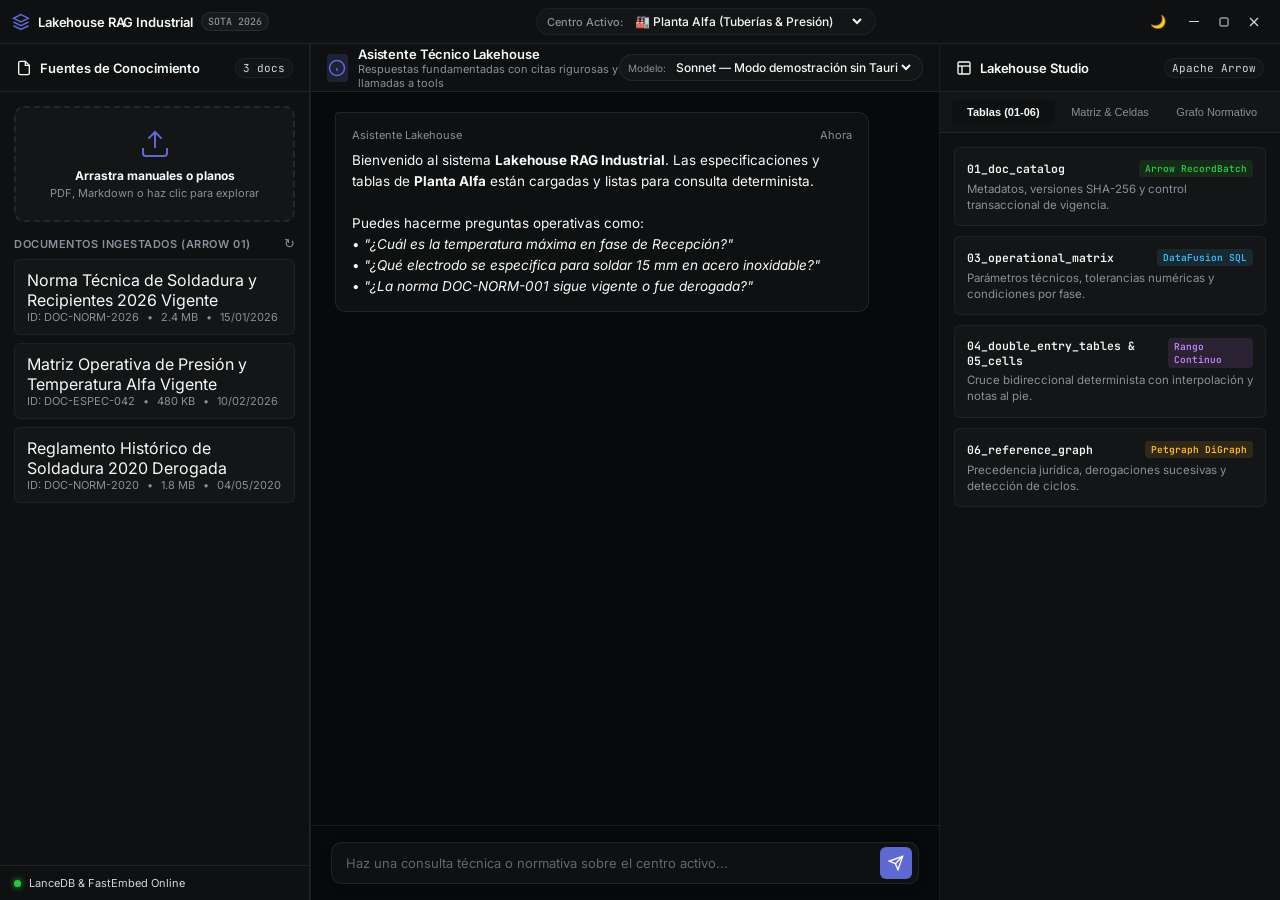
==== src/presentation/gui/web/index.html @ ececad9c "feat(phase-7): servidor MCP stdio, GUI Tauri y chat con Claude Code headless - Servidor MCP JSON-RPC" ====
<!DOCTYPE html>
<html lang="es" data-theme="dark">
<head>
  <meta charset="UTF-8">
  <meta name="viewport" content="width=device-width, initial-scale=1.0">
  <title>Lakehouse RAG Industrial</title>
  <link rel="stylesheet" href="styles.css">
  <link rel="preconnect" href="https://fonts.googleapis.com">
  <link rel="preconnect" href="https://fonts.gstatic.com" crossorigin>
  <link href="https://fonts.googleapis.com/css2?family=Inter:wght@400;500;600;700&family=JetBrains+Mono:wght@400;500&display=swap" rel="stylesheet">
</head>
<body>
  <!-- Custom Frameless Titlebar (Linear Style) -->
  <header class="titlebar" data-tauri-drag-region>
    <div class="titlebar-brand" data-tauri-drag-region>
      <div class="brand-logo">
        <svg width="18" height="18" viewBox="0 0 24 24" fill="none" stroke="currentColor" stroke-width="2">
          <polygon points="12 2 2 7 12 12 22 7 12 2"></polygon>
          <polyline points="2 17 12 22 22 17"></polyline>
          <polyline points="2 12 12 17 22 12"></polyline>
        </svg>
      </div>
      <span class="brand-title" data-tauri-drag-region>Lakehouse RAG Industrial</span>
      <span class="brand-badge">SOTA 2026</span>
    </div>

    <!-- Center active selector pill -->
    <div class="titlebar-center-pill">
      <span class="pill-label">Centro Activo:</span>
      <select id="select-centro" class="center-dropdown">
        <option value="planta_alfa" selected>🏭 Planta Alfa (Tuberías & Presión)</option>
        <option value="planta_beta">⚡ Planta Beta (Estructuras Soldadas)</option>
        <option value="laboratorio_central">🔬 Laboratorio Central de Ensayos</option>
      </select>
    </div>

    <!-- Window controls & Theme switcher -->
    <div class="titlebar-actions">
      <button id="btn-theme-toggle" class="titlebar-btn theme-btn" title="Alternar Modo Oscuro / Claro">
        <span class="theme-icon-dark">🌙</span>
        <span class="theme-icon-light">☀️</span>
      </button>

      <div class="window-controls">
        <button id="btn-minimize" class="titlebar-btn ctrl-btn" title="Minimizar">
          <svg width="10" height="1" viewBox="0 0 10 1"><rect width="10" height="1" fill="currentColor"/></svg>
        </button>
        <button id="btn-maximize" class="titlebar-btn ctrl-btn" title="Maximizar / Restaurar">
          <svg width="10" height="10" viewBox="0 0 10 10" fill="none" stroke="currentColor"><rect x="1" y="1" width="8" height="8" rx="1"/></svg>
        </button>
        <button id="btn-close" class="titlebar-btn ctrl-btn close-btn" title="Cerrar">
          <svg width="10" height="10" viewBox="0 0 10 10" stroke="currentColor" stroke-width="1.2">
            <line x1="1" y1="1" x2="9" y2="9"/>
            <line x1="9" y1="1" x2="1" y2="9"/>
          </svg>
        </button>
      </div>
    </div>
  </header>

  <!-- Main 3-Panel Workspace (NotebookLM Architecture) -->
  <main class="app-workspace">
    <!-- PANEL 1: FUENTES Y DRAG & DROP (NotebookLM Left Panel) -->
    <section class="panel panel-sources">
      <div class="panel-header">
        <div class="panel-title-wrapper">
          <svg width="16" height="16" viewBox="0 0 24 24" fill="none" stroke="currentColor" stroke-width="2">
            <path d="M14 2H6a2 2 0 0 0-2 2v16a2 2 0 0 0 2 2h12a2 2 0 0 0 2-2V8z"></path>
            <polyline points="14 2 14 8 20 8"></polyline>
          </svg>
          <h2 class="panel-title">Fuentes de Conocimiento</h2>
        </div>
        <span id="sources-count" class="badge-count">3 docs</span>
      </div>

      <!-- Drag & Drop Interactive Dropzone -->
      <div id="drop-zone" class="dropzone">
        <input type="file" id="file-input" multiple accept=".pdf,.md,.txt,.json" class="file-input-hidden">
        <div class="dropzone-content">
          <div class="dropzone-icon">
            <svg width="32" height="32" viewBox="0 0 24 24" fill="none" stroke="currentColor" stroke-width="1.5">
              <path d="M21 15v4a2 2 0 0 1-2 2H5a2 2 0 0 1-2-2v-4"></path>
              <polyline points="17 8 12 3 7 8"></polyline>
              <line x1="12" y1="3" x2="12" y2="15"></line>
            </svg>
          </div>
          <p class="dropzone-text"><strong>Arrastra manuales o planos</strong></p>
          <p class="dropzone-subtext">PDF, Markdown o haz clic para explorar</p>
        </div>
        <div id="dropzone-progress" class="dropzone-progress-bar"></div>
      </div>

      <!-- Documents Catalog List -->
      <div class="sources-list-container">
        <div class="sources-list-header">
          <span>Documentos Ingestados (Arrow 01)</span>
          <button id="btn-refresh-sources" class="btn-icon" title="Recargar catálogo">↻</button>
        </div>
        <ul id="sources-list" class="sources-list">
          <!-- Injected dynamically via app.js -->
        </ul>
      </div>

      <!-- Bottom Panel Status -->
      <div class="panel-footer-status">
        <div class="status-indicator">
          <span class="status-dot online"></span>
          <span>LanceDB & FastEmbed Online</span>
        </div>
      </div>
    </section>

    <!-- PANEL 2: CHAT CON GROUNDING Y OBSERVABILIDAD DE TOOLS (Center Panel) -->
    <section class="panel panel-chat">
      <div class="panel-header chat-header">
        <div class="chat-agent-info">
          <div class="agent-avatar">
            <svg width="18" height="18" viewBox="0 0 24 24" fill="none" stroke="currentColor" stroke-width="2">
              <circle cx="12" cy="12" r="10"></circle>
              <path d="M12 16v-4"></path>
              <path d="M12 8h.01"></path>
            </svg>
          </div>
          <div>
            <h2 class="panel-title">Asistente Técnico Lakehouse</h2>
            <p class="chat-subtitle">Respuestas fundamentadas con citas rigurosas y llamadas a tools</p>
          </div>
        </div>

        <!-- Model selector pill -->
        <div class="model-selector-pill">
          <span class="model-label">Modelo:</span>
          <!-- Opciones cargadas dinámicamente desde Claude Code headless (listar_modelos_claude) -->
          <select id="select-modelo" class="model-dropdown" disabled>
            <option value="" selected>Cargando modelos…</option>
          </select>
        </div>
      </div>

      <!-- Messages Thread Scroll Area -->
      <div id="chat-messages" class="chat-messages">
        <!-- Welcome Message -->
        <div class="message message-assistant">
          <div class="message-bubble">
            <div class="message-meta">
              <span class="sender-name">Asistente Lakehouse</span>
              <span class="timestamp">Ahora</span>
            </div>
            <div class="message-text">
              Bienvenido al sistema <strong>Lakehouse RAG Industrial</strong>. Las especificaciones y tablas de <strong>Planta Alfa</strong> están cargadas y listas para consulta determinista.<br><br>
              Puedes hacerme preguntas operativas como:<br>
              • <em>"¿Cuál es la temperatura máxima en fase de Recepción?"</em><br>
              • <em>"¿Qué electrodo se especifica para soldar 15 mm en acero inoxidable?"</em><br>
              • <em>"¿La norma DOC-NORM-001 sigue vigente o fue derogada?"</em>
            </div>
          </div>
        </div>
      </div>

      <!-- Prompt Input Bar (Linear Pill Style) -->
      <div class="chat-input-wrapper">
        <form id="chat-form" class="chat-form">
          <div class="chat-input-container">
            <input 
              type="text" 
              id="chat-input" 
              class="chat-input" 
              placeholder="Haz una consulta técnica o normativa sobre el centro activo..." 
              autocomplete="off"
            />
            <button type="submit" id="btn-send" class="btn-send" title="Enviar consulta">
              <svg width="16" height="16" viewBox="0 0 24 24" fill="none" stroke="currentColor" stroke-width="2">
                <line x1="22" y1="2" x2="11" y2="13"></line>
                <polygon points="22 2 15 22 11 13 2 9 22 2"></polygon>
              </svg>
            </button>
          </div>
        </form>
      </div>
    </section>

    <!-- PANEL 3: STUDIO & LAKEHOUSE EXPLORER (Right Panel) -->
    <section class="panel panel-studio">
      <div class="panel-header">
        <div class="panel-title-wrapper">
          <svg width="16" height="16" viewBox="0 0 24 24" fill="none" stroke="currentColor" stroke-width="2">
            <rect x="3" y="3" width="18" height="18" rx="2" ry="2"></rect>
            <line x1="3" y1="9" x2="21" y2="9"></line>
            <line x1="9" y1="21" x2="9" y2="9"></line>
          </svg>
          <h2 class="panel-title">Lakehouse Studio</h2>
        </div>
        <span class="badge-tag">Apache Arrow</span>
      </div>

      <!-- Tabs for Lakehouse Explorer -->
      <div class="studio-tabs">
        <button class="tab-btn active" data-tab="tab-schemas">Tablas (01-06)</button>
        <button class="tab-btn" data-tab="tab-matrices">Matriz & Celdas</button>
        <button class="tab-btn" data-tab="tab-graph">Grafo Normativo</button>
      </div>

      <!-- Tab 1: 6 Arrow Schemas Overview -->
      <div id="tab-schemas" class="tab-content active">
        <div class="explorer-card">
          <div class="explorer-card-title">
            <span>01_doc_catalog</span>
            <span class="chip-badge success">Arrow RecordBatch</span>
          </div>
          <p class="explorer-desc">Metadatos, versiones SHA-256 y control transaccional de vigencia.</p>
        </div>

        <div class="explorer-card">
          <div class="explorer-card-title">
            <span>03_operational_matrix</span>
            <span class="chip-badge cyan">DataFusion SQL</span>
          </div>
          <p class="explorer-desc">Parámetros técnicos, tolerancias numéricas y condiciones por fase.</p>
        </div>

        <div class="explorer-card">
          <div class="explorer-card-title">
            <span>04_double_entry_tables & 05_cells</span>
            <span class="chip-badge purple">Rango Continuo</span>
          </div>
          <p class="explorer-desc">Cruce bidireccional determinista con interpolación y notas al pie.</p>
        </div>

        <div class="explorer-card">
          <div class="explorer-card-title">
            <span>06_reference_graph</span>
            <span class="chip-badge warning">Petgraph DiGraph</span>
          </div>
          <p class="explorer-desc">Precedencia jurídica, derogaciones sucesivas y detección de ciclos.</p>
        </div>
      </div>

      <!-- Tab 2: Live Table Lookup Inspector -->
      <div id="tab-matrices" class="tab-content">
        <div class="inspector-section">
          <h3 class="inspector-title">Resolución de Tabla de Doble Entrada</h3>
          <div id="matrix-inspector-result" class="inspector-card">
            <p class="empty-state-text">Ejecuta una consulta en el chat para inspeccionar la celda resuelta en tiempo real.</p>
          </div>
        </div>
      </div>

      <!-- Tab 3: Normative Graph Viewer -->
      <div id="tab-graph" class="tab-content">
        <div class="inspector-section">
          <h3 class="inspector-title">Linaje y Prevalencia Jurídica</h3>
          <div id="graph-inspector-result" class="inspector-card">
            <div class="graph-node-chain">
              <div class="graph-node deprecated">DOC-NORM-2015 <span class="node-tag">Derogada</span></div>
              <div class="graph-arrow">↓ deroga</div>
              <div class="graph-node deprecated">DOC-NORM-2020 <span class="node-tag">Derogada</span></div>
              <div class="graph-arrow">↓ deroga</div>
              <div class="graph-node active">DOC-NORM-2026 <span class="node-tag">PREVALENTE</span></div>
            </div>
          </div>
        </div>
      </div>
    </section>
  </main>

  <script src="app.js"></script>
</body>
</html>
---- src/presentation/gui/web/styles.css ----
/* ==========================================================================
   LAKEHOUSE RAG INDUSTRIAL — DESIGN SYSTEM (LINEAR + NOTEBOOKLM)
   Tokens, Surface Ladder, Frameless Titlebar & Dual Theme (Dark/Light)
   ========================================================================== */

:root {
  /* Surface Ladder (Modo Oscuro por defecto - Linear Dark) */
  --color-canvas: #08090a;
  --color-surface-1: #0f1011;
  --color-surface-2: #141516;
  --color-surface-3: #18191a;
  --color-surface-hover: #1c1d1f;

  /* Ink / Tipografía */
  --color-ink: #f7f8f8;
  --color-ink-muted: #d0d6e0;
  --color-ink-subtle: #8a8f98;
  --color-ink-tertiary: #62666d;

  /* Brand / Acento Linear */
  --color-primary: #5e6ad2;
  --color-primary-hover: #828fff;
  --color-primary-active: #5e69d1;
  --color-primary-glow: rgba(94, 106, 210, 0.2);
  --color-on-primary: #ffffff;

  /* Semántica Industrial */
  --color-success: #27c93f;
  --color-success-bg: rgba(39, 201, 63, 0.12);
  --color-warning: #ffbd2e;
  --color-warning-bg: rgba(255, 189, 46, 0.12);
  --color-danger: #ff5f56;
  --color-danger-bg: rgba(255, 95, 86, 0.12);
  --color-cyan: #38bdf8;
  --color-cyan-bg: rgba(56, 189, 248, 0.12);
  --color-purple: #c084fc;
  --color-purple-bg: rgba(192, 132, 252, 0.12);

  /* Bordes Hairline (1px) */
  --color-border: rgba(255, 255, 255, 0.08);
  --color-border-subtle: rgba(255, 255, 255, 0.05);
  --color-border-focus: rgba(94, 106, 210, 0.6);

  /* Radios */
  --radius-sm: 4px;
  --radius-md: 6px;
  --radius-lg: 10px;
  --radius-pill: 9999px;

  /* Fuentes */
  --font-sans: 'Inter', -apple-system, BlinkMacSystemFont, sans-serif;
  --font-mono: 'JetBrains Mono', 'Berkeley Mono', monospace;

  /* Transiciones */
  --transition-fast: 0.15s ease;
  --transition-normal: 0.2s ease;
}

/* Modo Claro (Linear Light) */
[data-theme="light"] {
  --color-canvas: #f8f9fa;
  --color-surface-1: #ffffff;
  --color-surface-2: #f1f3f5;
  --color-surface-3: #e9ecef;
  --color-surface-hover: #dee2e6;

  --color-ink: #111827;
  --color-ink-muted: #374151;
  --color-ink-subtle: #6b7280;
  --color-ink-tertiary: #9ca3af;

  --color-primary: #4f46e5;
  --color-primary-hover: #6366f1;
  --color-primary-active: #4338ca;
  --color-primary-glow: rgba(79, 70, 229, 0.15);

  --color-border: rgba(0, 0, 0, 0.08);
  --color-border-subtle: rgba(0, 0, 0, 0.04);
  --color-border-focus: rgba(79, 70, 229, 0.5);
}

/* Reset y base */
*, *::before, *::after {
  box-sizing: border-box;
  margin: 0;
  padding: 0;
  -webkit-font-smoothing: antialiased;
}

body {
  font-family: var(--font-sans);
  background-color: var(--color-canvas);
  color: var(--color-ink);
  height: 100vh;
  width: 100vw;
  overflow: hidden;
  display: flex;
  flex-direction: column;
  user-select: none;
}

/* ==========================================================================
   FRAMELESS CUSTOM TITLEBAR (Tauri Window Header)
   ========================================================================== */
.titlebar {
  height: 44px;
  background-color: var(--color-surface-1);
  border-bottom: 1px solid var(--color-border);
  display: flex;
  align-items: center;
  justify-content: space-between;
  padding: 0 12px;
  z-index: 1000;
  flex-shrink: 0;
}

.titlebar-brand {
  display: flex;
  align-items: center;
  gap: 8px;
  cursor: default;
}

.brand-logo {
  color: var(--color-primary);
  display: flex;
  align-items: center;
}

.brand-title {
  font-size: 13px;
  font-weight: 600;
  letter-spacing: -0.01em;
  color: var(--color-ink);
}

.brand-badge {
  font-size: 10px;
  font-family: var(--font-mono);
  font-weight: 500;
  padding: 2px 6px;
  border-radius: var(--radius-pill);
  background-color: var(--color-surface-3);
  color: var(--color-ink-subtle);
  border: 1px solid var(--color-border);
}

.titlebar-center-pill {
  display: flex;
  align-items: center;
  gap: 8px;
  background-color: var(--color-surface-2);
  padding: 4px 10px;
  border-radius: var(--radius-pill);
  border: 1px solid var(--color-border-subtle);
}

.pill-label {
  font-size: 11px;
  color: var(--color-ink-subtle);
  font-weight: 500;
}

.center-dropdown, .model-dropdown {
  background: transparent;
  border: none;
  color: var(--color-ink);
  font-size: 12px;
  font-weight: 500;
  font-family: var(--font-sans);
  cursor: pointer;
  outline: none;
}

.center-dropdown option, .model-dropdown option {
  background-color: var(--color-surface-1);
  color: var(--color-ink);
}

.titlebar-actions {
  display: flex;
  align-items: center;
  gap: 8px;
}

.titlebar-btn {
  background: transparent;
  border: none;
  color: var(--color-ink-muted);
  width: 28px;
  height: 28px;
  border-radius: var(--radius-sm);
  display: flex;
  align-items: center;
  justify-content: center;
  cursor: pointer;
  transition: background-color var(--transition-fast), color var(--transition-fast);
}

.titlebar-btn:hover {
  background-color: var(--color-surface-hover);
  color: var(--color-ink);
}

.theme-btn {
  font-size: 13px;
}

[data-theme="dark"] .theme-icon-light { display: none; }
[data-theme="dark"] .theme-icon-dark { display: inline-block; }
[data-theme="light"] .theme-icon-dark { display: none; }
[data-theme="light"] .theme-icon-light { display: inline-block; }

.window-controls {
  display: flex;
  align-items: center;
  gap: 2px;
}

.close-btn:hover {
  background-color: #e81123 !important;
  color: #ffffff !important;
}

/* ==========================================================================
   WORKSPACE 3-PANEL LAYOUT (NotebookLM Architecture)
   ========================================================================== */
.app-workspace {
  display: grid;
  grid-template-columns: 310px 1fr 340px;
  height: calc(100vh - 44px);
  width: 100vw;
  overflow: hidden;
  background-color: var(--color-canvas);
}

.panel {
  display: flex;
  flex-direction: column;
  height: 100%;
  overflow: hidden;
  background-color: var(--color-surface-1);
  border-right: 1px solid var(--color-border);
}

.panel:last-child {
  border-right: none;
}

.panel-header {
  height: 48px;
  padding: 0 16px;
  border-bottom: 1px solid var(--color-border);
  display: flex;
  align-items: center;
  justify-content: space-between;
  flex-shrink: 0;
  background-color: var(--color-surface-1);
}

.panel-title-wrapper {
  display: flex;
  align-items: center;
  gap: 8px;
  color: var(--color-ink);
}

.panel-title {
  font-size: 13px;
  font-weight: 600;
  letter-spacing: -0.01em;
}

.badge-count, .badge-tag {
  font-size: 11px;
  font-family: var(--font-mono);
  padding: 2px 7px;
  border-radius: var(--radius-pill);
  background-color: var(--color-surface-2);
  color: var(--color-ink-muted);
  border: 1px solid var(--color-border-subtle);
}

/* ==========================================================================
   PANEL 1: FUENTES Y DRAG & DROP
   ========================================================================== */
.panel-sources {
  background-color: var(--color-surface-1);
}

.dropzone {
  margin: 14px;
  padding: 20px 14px;
  border: 2px dashed var(--color-border);
  border-radius: var(--radius-lg);
  background-color: var(--color-surface-2);
  text-align: center;
  cursor: pointer;
  position: relative;
  overflow: hidden;
  transition: all var(--transition-normal);
}

.dropzone:hover, .dropzone.dragover {
  border-color: var(--color-primary);
  background-color: var(--color-primary-glow);
  transform: translateY(-1px);
}

.file-input-hidden {
  display: none;
}

.dropzone-icon {
  color: var(--color-primary);
  margin-bottom: 8px;
  display: flex;
  justify-content: center;
}

.dropzone-text {
  font-size: 12px;
  color: var(--color-ink);
  margin-bottom: 3px;
}

.dropzone-subtext {
  font-size: 11px;
  color: var(--color-ink-subtle);
}

.dropzone-progress-bar {
  position: absolute;
  bottom: 0;
  left: 0;
  height: 3px;
  background-color: var(--color-primary);
  width: 0%;
  transition: width 0.3s ease;
}

.sources-list-container {
  flex: 1;
  display: flex;
  flex-direction: column;
  overflow: hidden;
  padding: 0 14px;
}

.sources-list-header {
  display: flex;
  align-items: center;
  justify-content: space-between;
  font-size: 11px;
  font-weight: 600;
  color: var(--color-ink-subtle);
  text-transform: uppercase;
  letter-spacing: 0.05em;
  margin-bottom: 8px;
}

.btn-icon {
  background: transparent;
  border: none;
  color: var(--color-ink-subtle);
  cursor: pointer;
  font-size: 13px;
}

.btn-icon:hover { color: var(--color-ink); }

.sources-list {
  list-style: none;
  overflow-y: auto;
  flex: 1;
  display: flex;
  flex-direction: column;
  gap: 8px;
  padding-bottom: 14px;
}

.source-item {
  padding: 10px 12px;
  background-color: var(--color-surface-2);
  border: 1px solid var(--color-border-subtle);
  border-radius: var(--radius-md);
  transition: all var(--transition-fast);
  cursor: pointer;
}

.source-item:hover {
  background-color: var(--color-surface-hover);
  border-color: var(--color-border);
}

.source-item-header {
  display: flex;
  align-items: center;
  justify-content: space-between;
  margin-bottom: 4px;
}

.source-item-title {
  font-size: 12px;
  font-weight: 600;
  color: var(--color-ink);
  white-space: nowrap;
  overflow: hidden;
  text-overflow: ellipsis;
  max-width: 190px;
}

.source-item-meta {
  display: flex;
  align-items: center;
  gap: 8px;
  font-size: 11px;
  color: var(--color-ink-subtle);
}

.chip-status {
  font-size: 9px;
  font-family: var(--font-mono);
  font-weight: 600;
  padding: 2px 5px;
  border-radius: 3px;
  text-transform: uppercase;
}

.chip-status.vigente {
  background-color: var(--color-success-bg);
  color: var(--color-success);
}

.chip-status.derogado {
  background-color: var(--color-danger-bg);
  color: var(--color-danger);
}

.panel-footer-status {
  padding: 10px 14px;
  border-top: 1px solid var(--color-border);
  background-color: var(--color-surface-1);
}

.status-indicator {
  display: flex;
  align-items: center;
  gap: 8px;
  font-size: 11px;
  color: var(--color-ink-muted);
}

.status-dot {
  width: 7px;
  height: 7px;
  border-radius: 50%;
}

.status-dot.online {
  background-color: var(--color-success);
  box-shadow: 0 0 6px var(--color-success);
}

/* ==========================================================================
   PANEL 2: CHAT CON GROUNDING Y TARJETAS TOOL-USE (Linear Style)
   ========================================================================== */
.panel-chat {
  background-color: var(--color-canvas);
  border-left: 1px solid var(--color-border);
  border-right: 1px solid var(--color-border);
}

.chat-header {
  background-color: var(--color-surface-1);
}

.chat-agent-info {
  display: flex;
  align-items: center;
  gap: 10px;
}

.agent-avatar {
  width: 28px;
  height: 28px;
  border-radius: var(--radius-sm);
  background-color: var(--color-primary-glow);
  color: var(--color-primary);
  display: flex;
  align-items: center;
  justify-content: center;
}

.chat-subtitle {
  font-size: 11px;
  color: var(--color-ink-subtle);
}

.model-selector-pill {
  display: flex;
  align-items: center;
  gap: 6px;
  background-color: var(--color-surface-2);
  padding: 4px 8px;
  border-radius: var(--radius-pill);
  border: 1px solid var(--color-border);
}

.model-label {
  font-size: 10px;
  color: var(--color-ink-subtle);
}

.chat-messages {
  flex: 1;
  overflow-y: auto;
  padding: 20px 24px;
  display: flex;
  flex-direction: column;
  gap: 16px;
}

.message {
  display: flex;
  flex-direction: column;
  max-width: 85%;
}

.message-user {
  align-self: flex-end;
}

.message-user .message-bubble {
  background-color: var(--color-primary);
  color: #ffffff;
  border-radius: var(--radius-lg) var(--radius-lg) var(--radius-sm) var(--radius-lg);
}

.message-assistant {
  align-self: flex-start;
  max-width: 92%;
}

.message-assistant .message-bubble {
  background-color: var(--color-surface-1);
  border: 1px solid var(--color-border);
  border-radius: var(--radius-sm) var(--radius-lg) var(--radius-lg) var(--radius-lg);
}

.message-bubble {
  padding: 14px 16px;
  font-size: 13.5px;
  line-height: 1.55;
}

.message-meta {
  display: flex;
  align-items: center;
  justify-content: space-between;
  margin-bottom: 6px;
  font-size: 11px;
  color: var(--color-ink-subtle);
}

.message-user .message-meta {
  color: rgba(255, 255, 255, 0.7);
}

/* Tool execution card (Claude / Linear Cards) */
.tool-card {
  margin: 10px 0;
  border: 1px solid var(--color-border);
  border-left: 3px solid var(--color-cyan);
  border-radius: var(--radius-md);
  background-color: var(--color-surface-2);
  overflow: hidden;
  font-size: 12px;
}

.tool-card-header {
  padding: 8px 12px;
  display: flex;
  align-items: center;
  justify-content: space-between;
  background-color: var(--color-surface-3);
  font-family: var(--font-mono);
  font-weight: 500;
  color: var(--color-cyan);
  cursor: pointer;
}

.tool-card-body {
  padding: 10px 12px;
  background-color: var(--color-surface-2);
  font-family: var(--font-mono);
  font-size: 11.5px;
  color: var(--color-ink-muted);
  white-space: pre-wrap;
  word-break: break-all;
}

/* Citas al pie (NotebookLM Citations) */
.citation-badge {
  display: inline-flex;
  align-items: center;
  justify-content: center;
  background-color: var(--color-primary-glow);
  color: var(--color-primary);
  font-family: var(--font-mono);
  font-size: 10px;
  font-weight: 600;
  width: 16px;
  height: 16px;
  border-radius: 4px;
  margin: 0 2px;
  cursor: pointer;
  vertical-align: super;
  transition: transform var(--transition-fast);
}

.citation-badge:hover {
  transform: scale(1.15);
  background-color: var(--color-primary);
  color: #ffffff;
}

.chat-input-wrapper {
  padding: 16px 20px;
  background-color: var(--color-canvas);
  border-top: 1px solid var(--color-border);
}

.chat-input-container {
  display: flex;
  align-items: center;
  gap: 8px;
  background-color: var(--color-surface-1);
  border: 1px solid var(--color-border);
  border-radius: var(--radius-lg);
  padding: 4px 6px 4px 14px;
  box-shadow: 0 2px 8px rgba(0, 0, 0, 0.15);
  transition: border-color var(--transition-fast);
}

.chat-input-container:focus-within {
  border-color: var(--color-primary);
  box-shadow: 0 0 0 2px var(--color-primary-glow);
}

.chat-input {
  flex: 1;
  background: transparent;
  border: none;
  outline: none;
  font-size: 13px;
  color: var(--color-ink);
  font-family: var(--font-sans);
}

.chat-input::placeholder {
  color: var(--color-ink-tertiary);
}

.btn-send {
  width: 32px;
  height: 32px;
  background-color: var(--color-primary);
  color: #ffffff;
  border: none;
  border-radius: var(--radius-md);
  display: flex;
  align-items: center;
  justify-content: center;
  cursor: pointer;
  transition: background-color var(--transition-fast), transform var(--transition-fast);
}

.btn-send:hover {
  background-color: var(--color-primary-hover);
}

.btn-send:active {
  transform: scale(0.96);
}

/* ==========================================================================
   PANEL 3: STUDIO & LAKEHOUSE EXPLORER
   ========================================================================== */
.panel-studio {
  background-color: var(--color-surface-1);
}

.studio-tabs {
  display: flex;
  padding: 8px 12px;
  gap: 4px;
  background-color: var(--color-surface-2);
  border-bottom: 1px solid var(--color-border);
}

.tab-btn {
  flex: 1;
  padding: 6px 8px;
  background: transparent;
  border: none;
  border-radius: var(--radius-sm);
  font-size: 11px;
  font-weight: 500;
  color: var(--color-ink-subtle);
  cursor: pointer;
  transition: all var(--transition-fast);
}

.tab-btn.active {
  background-color: var(--color-surface-1);
  color: var(--color-ink);
  font-weight: 600;
  box-shadow: 0 1px 3px rgba(0, 0, 0, 0.1);
}

.tab-content {
  display: none;
  padding: 14px;
  overflow-y: auto;
  flex: 1;
}

.tab-content.active {
  display: flex;
  flex-direction: column;
  gap: 10px;
}

.explorer-card {
  padding: 12px;
  background-color: var(--color-surface-2);
  border: 1px solid var(--color-border-subtle);
  border-radius: var(--radius-md);
}

.explorer-card-title {
  display: flex;
  align-items: center;
  justify-content: space-between;
  font-family: var(--font-mono);
  font-size: 11.5px;
  font-weight: 600;
  color: var(--color-ink);
  margin-bottom: 4px;
}

.chip-badge {
  font-size: 9.5px;
  font-family: var(--font-mono);
  font-weight: 600;
  padding: 2px 6px;
  border-radius: 4px;
}

.chip-badge.success { background: var(--color-success-bg); color: var(--color-success); }
.chip-badge.cyan { background: var(--color-cyan-bg); color: var(--color-cyan); }
.chip-badge.purple { background: var(--color-purple-bg); color: var(--color-purple); }
.chip-badge.warning { background: var(--color-warning-bg); color: var(--color-warning); }

.explorer-desc {
  font-size: 11.5px;
  color: var(--color-ink-subtle);
  line-height: 1.4;
}

.inspector-section {
  display: flex;
  flex-direction: column;
  gap: 8px;
}

.inspector-title {
  font-size: 12px;
  font-weight: 600;
  color: var(--color-ink-muted);
}

.inspector-card {
  padding: 14px;
  background-color: var(--color-surface-2);
  border: 1px solid var(--color-border);
  border-radius: var(--radius-md);
}

.empty-state-text {
  font-size: 11.5px;
  color: var(--color-ink-tertiary);
  font-style: italic;
  text-align: center;
}

/* Grafo normativo visual */
.graph-node-chain {
  display: flex;
  flex-direction: column;
  align-items: center;
  gap: 6px;
}

.graph-node {
  padding: 6px 12px;
  border-radius: var(--radius-sm);
  font-family: var(--font-mono);
  font-size: 11px;
  font-weight: 600;
  width: 100%;
  text-align: center;
  display: flex;
  justify-content: space-between;
  align-items: center;
}

.graph-node.deprecated {
  background-color: var(--color-danger-bg);
  border: 1px solid var(--color-danger);
  color: var(--color-danger);
  opacity: 0.85;
}

.graph-node.active {
  background-color: var(--color-success-bg);
  border: 1px solid var(--color-success);
  color: var(--color-success);
}

.graph-arrow {
  font-size: 10px;
  font-family: var(--font-mono);
  color: var(--color-ink-tertiary);
}

.node-tag {
  font-size: 9px;
  padding: 1px 4px;
  border-radius: 2px;
  background-color: rgba(255, 255, 255, 0.1);
}
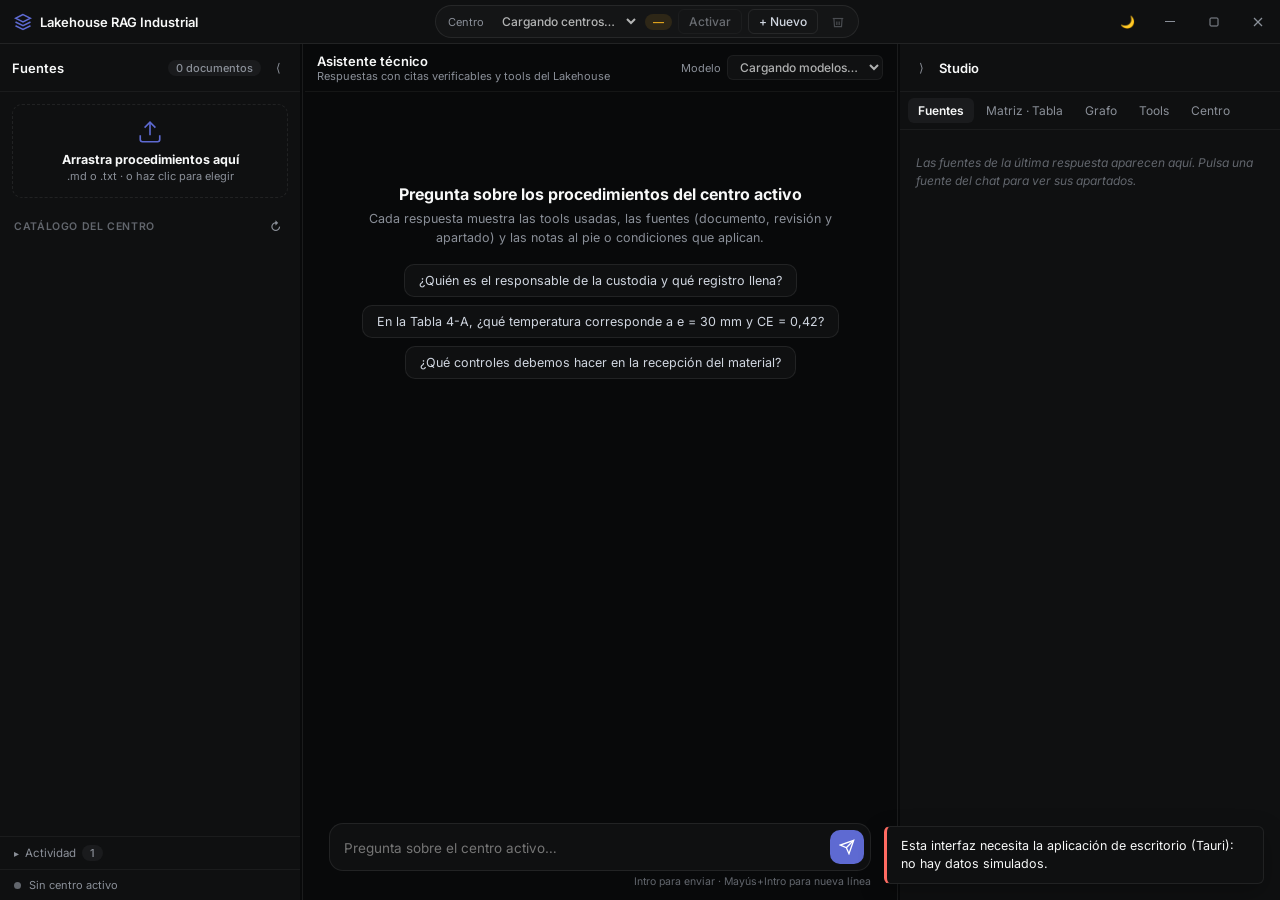
==== commit 4b37fbd3: "feat(phase-14): ventana Tauri cableada a LakehouseApp con datos reales y UI/UX profesional - Comando" ====
--- a/src/presentation/gui/web/index.html
+++ b/src/presentation/gui/web/index.html
@@ -10,7 +10,7 @@
   <link href="https://fonts.googleapis.com/css2?family=Inter:wght@400;500;600;700&family=JetBrains+Mono:wght@400;500&display=swap" rel="stylesheet">
 </head>
 <body>
-  <!-- Custom Frameless Titlebar (Linear Style) -->
+  <!-- Barra de título frameless -->
   <header class="titlebar" data-tauri-drag-region>
     <div class="titlebar-brand" data-tauri-drag-region>
       <div class="brand-logo">
@@ -21,247 +21,198 @@
         </svg>
       </div>
       <span class="brand-title" data-tauri-drag-region>Lakehouse RAG Industrial</span>
-      <span class="brand-badge">SOTA 2026</span>
     </div>
 
-    <!-- Center active selector pill -->
-    <div class="titlebar-center-pill">
-      <span class="pill-label">Centro Activo:</span>
-      <select id="select-centro" class="center-dropdown">
-        <option value="planta_alfa" selected>🏭 Planta Alfa (Tuberías & Presión)</option>
-        <option value="planta_beta">⚡ Planta Beta (Estructuras Soldadas)</option>
-        <option value="laboratorio_central">🔬 Laboratorio Central de Ensayos</option>
+    <div class="titlebar-centro">
+      <label class="pill-label" for="select-centro">Centro</label>
+      <select id="select-centro" class="select-compacto" disabled>
+        <option value="" selected>Cargando centros…</option>
       </select>
+      <span id="centro-estado" class="chip chip-aviso">—</span>
+      <button id="btn-toggle-centro" class="btn btn-sutil" disabled>Activar</button>
+      <button id="btn-nuevo-centro" class="btn btn-sutil" title="Crear un centro nuevo">+ Nuevo</button>
+      <button id="btn-eliminar-centro" class="btn btn-icono" title="Quitar el centro del registro (no borra el disco)" disabled>
+        <svg width="14" height="14" viewBox="0 0 24 24" fill="none" stroke="currentColor" stroke-width="2"><polyline points="3 6 5 6 21 6"></polyline><path d="M19 6l-1 14H6L5 6"></path><path d="M10 11v6M14 11v6"></path></svg>
+      </button>
     </div>
 
-    <!-- Window controls & Theme switcher -->
     <div class="titlebar-actions">
-      <button id="btn-theme-toggle" class="titlebar-btn theme-btn" title="Alternar Modo Oscuro / Claro">
+      <button id="btn-theme-toggle" class="btn btn-icono" title="Alternar tema claro / oscuro">
         <span class="theme-icon-dark">🌙</span>
         <span class="theme-icon-light">☀️</span>
       </button>
-
       <div class="window-controls">
-        <button id="btn-minimize" class="titlebar-btn ctrl-btn" title="Minimizar">
+        <button id="btn-minimize" class="ctrl-btn" title="Minimizar">
           <svg width="10" height="1" viewBox="0 0 10 1"><rect width="10" height="1" fill="currentColor"/></svg>
         </button>
-        <button id="btn-maximize" class="titlebar-btn ctrl-btn" title="Maximizar / Restaurar">
+        <button id="btn-maximize" class="ctrl-btn" title="Maximizar / Restaurar">
           <svg width="10" height="10" viewBox="0 0 10 10" fill="none" stroke="currentColor"><rect x="1" y="1" width="8" height="8" rx="1"/></svg>
         </button>
-        <button id="btn-close" class="titlebar-btn ctrl-btn close-btn" title="Cerrar">
-          <svg width="10" height="10" viewBox="0 0 10 10" stroke="currentColor" stroke-width="1.2">
-            <line x1="1" y1="1" x2="9" y2="9"/>
-            <line x1="9" y1="1" x2="1" y2="9"/>
-          </svg>
+        <button id="btn-close" class="ctrl-btn close-btn" title="Cerrar">
+          <svg width="10" height="10" viewBox="0 0 10 10" stroke="currentColor" stroke-width="1.2"><line x1="1" y1="1" x2="9" y2="9"/><line x1="9" y1="1" x2="1" y2="9"/></svg>
         </button>
       </div>
     </div>
   </header>
 
-  <!-- Main 3-Panel Workspace (NotebookLM Architecture) -->
-  <main class="app-workspace">
-    <!-- PANEL 1: FUENTES Y DRAG & DROP (NotebookLM Left Panel) -->
-    <section class="panel panel-sources">
-      <div class="panel-header">
-        <div class="panel-title-wrapper">
-          <svg width="16" height="16" viewBox="0 0 24 24" fill="none" stroke="currentColor" stroke-width="2">
-            <path d="M14 2H6a2 2 0 0 0-2 2v16a2 2 0 0 0 2 2h12a2 2 0 0 0 2-2V8z"></path>
-            <polyline points="14 2 14 8 20 8"></polyline>
+  <main id="workspace" class="app-workspace">
+    <!-- PANEL 1: Fuentes -->
+    <section id="panel-fuentes" class="panel panel-sources" aria-label="Fuentes de conocimiento">
+      <button class="riel" data-desplegar="fuentes" title="Mostrar fuentes">
+        <svg width="16" height="16" viewBox="0 0 24 24" fill="none" stroke="currentColor" stroke-width="2"><path d="M14 2H6a2 2 0 0 0-2 2v16a2 2 0 0 0 2 2h12a2 2 0 0 0 2-2V8z"></path><polyline points="14 2 14 8 20 8"></polyline></svg>
+        <span>Fuentes</span>
+      </button>
+      <div class="panel-contenido">
+        <div class="panel-header">
+          <h2 class="panel-title">Fuentes</h2>
+          <span id="sources-count" class="chip" title="">0 documentos</span>
+          <button class="btn btn-icono" data-plegar="fuentes" title="Ocultar panel">⟨</button>
+        </div>
+
+        <div id="drop-zone" class="dropzone" role="button" tabindex="0" aria-label="Ingerir documentos">
+          <svg width="26" height="26" viewBox="0 0 24 24" fill="none" stroke="currentColor" stroke-width="1.5">
+            <path d="M21 15v4a2 2 0 0 1-2 2H5a2 2 0 0 1-2-2v-4"></path><polyline points="17 8 12 3 7 8"></polyline><line x1="12" y1="3" x2="12" y2="15"></line>
           </svg>
-          <h2 class="panel-title">Fuentes de Conocimiento</h2>
-        </div>
-        <span id="sources-count" class="badge-count">3 docs</span>
-      </div>
-
-      <!-- Drag & Drop Interactive Dropzone -->
-      <div id="drop-zone" class="dropzone">
-        <input type="file" id="file-input" multiple accept=".pdf,.md,.txt,.json" class="file-input-hidden">
-        <div class="dropzone-content">
-          <div class="dropzone-icon">
-            <svg width="32" height="32" viewBox="0 0 24 24" fill="none" stroke="currentColor" stroke-width="1.5">
-              <path d="M21 15v4a2 2 0 0 1-2 2H5a2 2 0 0 1-2-2v-4"></path>
-              <polyline points="17 8 12 3 7 8"></polyline>
-              <line x1="12" y1="3" x2="12" y2="15"></line>
-            </svg>
-          </div>
-          <p class="dropzone-text"><strong>Arrastra manuales o planos</strong></p>
-          <p class="dropzone-subtext">PDF, Markdown o haz clic para explorar</p>
-        </div>
-        <div id="dropzone-progress" class="dropzone-progress-bar"></div>
-      </div>
-
-      <!-- Documents Catalog List -->
-      <div class="sources-list-container">
-        <div class="sources-list-header">
-          <span>Documentos Ingestados (Arrow 01)</span>
-          <button id="btn-refresh-sources" class="btn-icon" title="Recargar catálogo">↻</button>
-        </div>
-        <ul id="sources-list" class="sources-list">
-          <!-- Injected dynamically via app.js -->
-        </ul>
-      </div>
-
-      <!-- Bottom Panel Status -->
-      <div class="panel-footer-status">
-        <div class="status-indicator">
-          <span class="status-dot online"></span>
-          <span>LanceDB & FastEmbed Online</span>
+          <p class="dropzone-text"><strong>Arrastra procedimientos aquí</strong></p>
+          <p class="dropzone-subtext">.md o .txt · o haz clic para elegir</p>
+          <div id="ingesta-progreso" class="ingesta-progreso" hidden>
+            <div class="ingesta-barra"><div id="dropzone-progress"></div></div>
+            <p id="ingesta-estado" class="ingesta-estado" aria-live="polite"></p>
+          </div>
+        </div>
+
+        <div class="seccion-titulo">
+          <span>Catálogo del centro</span>
+          <button id="btn-refresh-sources" class="btn btn-icono" title="Recargar catálogo">↻</button>
+        </div>
+        <ul id="sources-list" class="sources-list scroll-fino"></ul>
+
+        <details id="actividad" class="actividad">
+          <summary>Actividad <span id="actividad-contador" class="chip">0</span></summary>
+          <ol id="actividad-lista" class="actividad-lista scroll-fino"></ol>
+        </details>
+
+        <div class="panel-footer-status">
+          <span id="estado-dot" class="status-dot"></span>
+          <span id="estado-texto">Sin centro activo</span>
         </div>
       </div>
     </section>
 
-    <!-- PANEL 2: CHAT CON GROUNDING Y OBSERVABILIDAD DE TOOLS (Center Panel) -->
-    <section class="panel panel-chat">
+    <div class="separador" data-separador="fuentes" role="separator" aria-orientation="vertical" aria-label="Redimensionar fuentes" tabindex="0"></div>
+
+    <!-- PANEL 2: Chat -->
+    <section class="panel panel-chat" aria-label="Chat">
       <div class="panel-header chat-header">
         <div class="chat-agent-info">
-          <div class="agent-avatar">
-            <svg width="18" height="18" viewBox="0 0 24 24" fill="none" stroke="currentColor" stroke-width="2">
-              <circle cx="12" cy="12" r="10"></circle>
-              <path d="M12 16v-4"></path>
-              <path d="M12 8h.01"></path>
-            </svg>
-          </div>
-          <div>
-            <h2 class="panel-title">Asistente Técnico Lakehouse</h2>
-            <p class="chat-subtitle">Respuestas fundamentadas con citas rigurosas y llamadas a tools</p>
-          </div>
-        </div>
-
-        <!-- Model selector pill -->
-        <div class="model-selector-pill">
-          <span class="model-label">Modelo:</span>
-          <!-- Opciones cargadas dinámicamente desde Claude Code headless (listar_modelos_claude) -->
-          <select id="select-modelo" class="model-dropdown" disabled>
+          <h2 class="panel-title">Asistente técnico</h2>
+          <p class="chat-subtitle">Respuestas con citas verificables y tools del Lakehouse</p>
+        </div>
+        <div class="model-selector">
+          <label class="pill-label" for="select-modelo">Modelo</label>
+          <select id="select-modelo" class="select-compacto" disabled>
             <option value="" selected>Cargando modelos…</option>
           </select>
         </div>
       </div>
 
-      <!-- Messages Thread Scroll Area -->
-      <div id="chat-messages" class="chat-messages">
-        <!-- Welcome Message -->
-        <div class="message message-assistant">
-          <div class="message-bubble">
-            <div class="message-meta">
-              <span class="sender-name">Asistente Lakehouse</span>
-              <span class="timestamp">Ahora</span>
+      <div id="chat-messages" class="chat-messages scroll-fino">
+        <div id="chat-columna" class="chat-columna">
+          <div id="chat-vacio" class="chat-vacio">
+            <h3>Pregunta sobre los procedimientos del centro activo</h3>
+            <p>Cada respuesta muestra las tools usadas, las fuentes (documento, revisión y apartado) y las notas al pie o condiciones que aplican.</p>
+            <div class="ejemplos">
+              <button class="ejemplo" type="button">¿Quién es el responsable de la custodia y qué registro llena?</button>
+              <button class="ejemplo" type="button">En la Tabla 4-A, ¿qué temperatura corresponde a e = 30 mm y CE = 0,42?</button>
+              <button class="ejemplo" type="button">¿Qué controles debemos hacer en la recepción del material?</button>
             </div>
-            <div class="message-text">
-              Bienvenido al sistema <strong>Lakehouse RAG Industrial</strong>. Las especificaciones y tablas de <strong>Planta Alfa</strong> están cargadas y listas para consulta determinista.<br><br>
-              Puedes hacerme preguntas operativas como:<br>
-              • <em>"¿Cuál es la temperatura máxima en fase de Recepción?"</em><br>
-              • <em>"¿Qué electrodo se especifica para soldar 15 mm en acero inoxidable?"</em><br>
-              • <em>"¿La norma DOC-NORM-001 sigue vigente o fue derogada?"</em>
-            </div>
-          </div>
-        </div>
-      </div>
-
-      <!-- Prompt Input Bar (Linear Pill Style) -->
+          </div>
+        </div>
+      </div>
+      <button id="btn-ir-final" class="btn-ir-final" hidden title="Ir al final">↓</button>
+
       <div class="chat-input-wrapper">
         <form id="chat-form" class="chat-form">
-          <div class="chat-input-container">
-            <input 
-              type="text" 
-              id="chat-input" 
-              class="chat-input" 
-              placeholder="Haz una consulta técnica o normativa sobre el centro activo..." 
-              autocomplete="off"
-            />
-            <button type="submit" id="btn-send" class="btn-send" title="Enviar consulta">
-              <svg width="16" height="16" viewBox="0 0 24 24" fill="none" stroke="currentColor" stroke-width="2">
-                <line x1="22" y1="2" x2="11" y2="13"></line>
-                <polygon points="22 2 15 22 11 13 2 9 22 2"></polygon>
-              </svg>
-            </button>
-          </div>
+          <textarea id="chat-input" class="chat-input" rows="1" placeholder="Pregunta sobre el centro activo…" autocomplete="off"></textarea>
+          <button type="submit" id="btn-send" class="btn-send" title="Enviar (Intro)">
+            <svg width="16" height="16" viewBox="0 0 24 24" fill="none" stroke="currentColor" stroke-width="2"><line x1="22" y1="2" x2="11" y2="13"></line><polygon points="22 2 15 22 11 13 2 9 22 2"></polygon></svg>
+          </button>
         </form>
+        <p class="chat-ayuda">Intro para enviar · Mayús+Intro para nueva línea</p>
       </div>
     </section>
 
-    <!-- PANEL 3: STUDIO & LAKEHOUSE EXPLORER (Right Panel) -->
-    <section class="panel panel-studio">
-      <div class="panel-header">
-        <div class="panel-title-wrapper">
-          <svg width="16" height="16" viewBox="0 0 24 24" fill="none" stroke="currentColor" stroke-width="2">
-            <rect x="3" y="3" width="18" height="18" rx="2" ry="2"></rect>
-            <line x1="3" y1="9" x2="21" y2="9"></line>
-            <line x1="9" y1="21" x2="9" y2="9"></line>
-          </svg>
-          <h2 class="panel-title">Lakehouse Studio</h2>
-        </div>
-        <span class="badge-tag">Apache Arrow</span>
-      </div>
-
-      <!-- Tabs for Lakehouse Explorer -->
-      <div class="studio-tabs">
-        <button class="tab-btn active" data-tab="tab-schemas">Tablas (01-06)</button>
-        <button class="tab-btn" data-tab="tab-matrices">Matriz & Celdas</button>
-        <button class="tab-btn" data-tab="tab-graph">Grafo Normativo</button>
-      </div>
-
-      <!-- Tab 1: 6 Arrow Schemas Overview -->
-      <div id="tab-schemas" class="tab-content active">
-        <div class="explorer-card">
-          <div class="explorer-card-title">
-            <span>01_doc_catalog</span>
-            <span class="chip-badge success">Arrow RecordBatch</span>
-          </div>
-          <p class="explorer-desc">Metadatos, versiones SHA-256 y control transaccional de vigencia.</p>
-        </div>
-
-        <div class="explorer-card">
-          <div class="explorer-card-title">
-            <span>03_operational_matrix</span>
-            <span class="chip-badge cyan">DataFusion SQL</span>
-          </div>
-          <p class="explorer-desc">Parámetros técnicos, tolerancias numéricas y condiciones por fase.</p>
-        </div>
-
-        <div class="explorer-card">
-          <div class="explorer-card-title">
-            <span>04_double_entry_tables & 05_cells</span>
-            <span class="chip-badge purple">Rango Continuo</span>
-          </div>
-          <p class="explorer-desc">Cruce bidireccional determinista con interpolación y notas al pie.</p>
-        </div>
-
-        <div class="explorer-card">
-          <div class="explorer-card-title">
-            <span>06_reference_graph</span>
-            <span class="chip-badge warning">Petgraph DiGraph</span>
-          </div>
-          <p class="explorer-desc">Precedencia jurídica, derogaciones sucesivas y detección de ciclos.</p>
-        </div>
-      </div>
-
-      <!-- Tab 2: Live Table Lookup Inspector -->
-      <div id="tab-matrices" class="tab-content">
-        <div class="inspector-section">
-          <h3 class="inspector-title">Resolución de Tabla de Doble Entrada</h3>
-          <div id="matrix-inspector-result" class="inspector-card">
-            <p class="empty-state-text">Ejecuta una consulta en el chat para inspeccionar la celda resuelta en tiempo real.</p>
-          </div>
-        </div>
-      </div>
-
-      <!-- Tab 3: Normative Graph Viewer -->
-      <div id="tab-graph" class="tab-content">
-        <div class="inspector-section">
-          <h3 class="inspector-title">Linaje y Prevalencia Jurídica</h3>
-          <div id="graph-inspector-result" class="inspector-card">
-            <div class="graph-node-chain">
-              <div class="graph-node deprecated">DOC-NORM-2015 <span class="node-tag">Derogada</span></div>
-              <div class="graph-arrow">↓ deroga</div>
-              <div class="graph-node deprecated">DOC-NORM-2020 <span class="node-tag">Derogada</span></div>
-              <div class="graph-arrow">↓ deroga</div>
-              <div class="graph-node active">DOC-NORM-2026 <span class="node-tag">PREVALENTE</span></div>
-            </div>
+    <div class="separador" data-separador="studio" role="separator" aria-orientation="vertical" aria-label="Redimensionar Studio" tabindex="0"></div>
+
+    <!-- PANEL 3: Studio -->
+    <section id="panel-studio" class="panel panel-studio" aria-label="Lakehouse Studio">
+      <button class="riel" data-desplegar="studio" title="Mostrar Studio">
+        <svg width="16" height="16" viewBox="0 0 24 24" fill="none" stroke="currentColor" stroke-width="2"><rect x="3" y="3" width="18" height="18" rx="2"></rect><line x1="3" y1="9" x2="21" y2="9"></line><line x1="9" y1="21" x2="9" y2="9"></line></svg>
+        <span>Studio</span>
+      </button>
+      <div class="panel-contenido">
+        <div class="panel-header">
+          <button class="btn btn-icono" data-plegar="studio" title="Ocultar panel">⟩</button>
+          <h2 class="panel-title">Studio</h2>
+        </div>
+        <div class="studio-tabs" role="tablist">
+          <button class="tab-btn active" data-tab="tab-fuentes" role="tab">Fuentes</button>
+          <button class="tab-btn" data-tab="tab-tabla" role="tab">Matriz · Tabla</button>
+          <button class="tab-btn" data-tab="tab-grafo" role="tab">Grafo</button>
+          <button class="tab-btn" data-tab="tab-tools" role="tab">Tools</button>
+          <button class="tab-btn" data-tab="tab-centro" role="tab">Centro</button>
+        </div>
+        <div class="studio-cuerpo scroll-fino">
+          <div id="tab-fuentes" class="tab-content active">
+            <p class="vacio">Las fuentes de la última respuesta aparecen aquí. Pulsa una fuente del chat para ver sus apartados.</p>
+          </div>
+          <div id="tab-tabla" class="tab-content">
+            <p class="vacio">Filas de la matriz operativa o celda resuelta de una tabla de doble entrada.</p>
+          </div>
+          <div id="tab-grafo" class="tab-content">
+            <p class="vacio">Recorrido del grafo normativo cuando el agente lo consulta.</p>
+          </div>
+          <div id="tab-tools" class="tab-content">
+            <p class="vacio">Pulsa una tool del chat para ver sus parámetros y su resultado completo.</p>
+          </div>
+          <div id="tab-centro" class="tab-content">
+            <p class="vacio">Selecciona o crea un centro.</p>
           </div>
         </div>
       </div>
     </section>
   </main>
+
+  <div id="toasts" class="toasts" aria-live="polite"></div>
+
+  <!-- Alta de centro -->
+  <dialog id="dialogo-centro" class="dialogo">
+    <form id="form-centro" method="dialog">
+      <h3>Nuevo centro de conocimiento</h3>
+      <label>Identificador <input id="centro-id" required pattern="[A-Za-z0-9_-]+" placeholder="obra-planta-solar-01" autocomplete="off"></label>
+      <label>Nombre <input id="centro-nombre" placeholder="Planta Solar" autocomplete="off"></label>
+      <label>Carpeta (vacía o inexistente)
+        <span class="fila-ruta"><input id="centro-ruta" required placeholder="Elige una carpeta" autocomplete="off"><button type="button" id="btn-elegir-carpeta" class="btn btn-sutil">Elegir…</button></span>
+      </label>
+      <p id="centro-error" class="form-error"></p>
+      <div class="form-acciones">
+        <button type="button" id="btn-cancelar-centro" class="btn btn-sutil">Cancelar</button>
+        <button type="submit" class="btn btn-primario">Crear y activar</button>
+      </div>
+    </form>
+  </dialog>
+
+  <!-- Confirmación -->
+  <dialog id="dialogo-confirmar" class="dialogo">
+    <form method="dialog">
+      <h3 id="confirmar-titulo">¿Confirmar?</h3>
+      <p id="confirmar-texto"></p>
+      <div class="form-acciones">
+        <button value="no" class="btn btn-sutil">Cancelar</button>
+        <button value="si" class="btn btn-peligro">Confirmar</button>
+      </div>
+    </form>
+  </dialog>
 
   <script src="app.js"></script>
 </body>
--- a/src/presentation/gui/web/styles.css
+++ b/src/presentation/gui/web/styles.css
@@ -1,843 +1,468 @@
-/* ==========================================================================
-   LAKEHOUSE RAG INDUSTRIAL — DESIGN SYSTEM (LINEAR + NOTEBOOKLM)
-   Tokens, Surface Ladder, Frameless Titlebar & Dual Theme (Dark/Light)
-   ========================================================================== */
+/* Lakehouse RAG Industrial — estilos de la ventana (Linear + NotebookLM)
+ * Principios: una sola barra de scroll por zona (fina y discreta), sin scroll vertical dentro de
+ * los mensajes, paneles redimensionables y lectura tipo documento en las respuestas. */
 
 :root {
-  /* Surface Ladder (Modo Oscuro por defecto - Linear Dark) */
   --color-canvas: #08090a;
   --color-surface-1: #0f1011;
   --color-surface-2: #141516;
-  --color-surface-3: #18191a;
-  --color-surface-hover: #1c1d1f;
-
-  /* Ink / Tipografía */
+  --color-surface-3: #1a1b1d;
+  --color-surface-hover: #1f2023;
   --color-ink: #f7f8f8;
   --color-ink-muted: #d0d6e0;
   --color-ink-subtle: #8a8f98;
   --color-ink-tertiary: #62666d;
-
-  /* Brand / Acento Linear */
   --color-primary: #5e6ad2;
   --color-primary-hover: #828fff;
-  --color-primary-active: #5e69d1;
-  --color-primary-glow: rgba(94, 106, 210, 0.2);
+  --color-primary-glow: rgba(94, 106, 210, 0.16);
   --color-on-primary: #ffffff;
-
-  /* Semántica Industrial */
-  --color-success: #27c93f;
+  --color-success: #3ccf5b;
   --color-success-bg: rgba(39, 201, 63, 0.12);
-  --color-warning: #ffbd2e;
-  --color-warning-bg: rgba(255, 189, 46, 0.12);
-  --color-danger: #ff5f56;
+  --color-warning: #f2b01e;
+  --color-warning-bg: rgba(242, 176, 30, 0.12);
+  --color-danger: #ff6b62;
   --color-danger-bg: rgba(255, 95, 86, 0.12);
   --color-cyan: #38bdf8;
   --color-cyan-bg: rgba(56, 189, 248, 0.12);
   --color-purple: #c084fc;
   --color-purple-bg: rgba(192, 132, 252, 0.12);
-
-  /* Bordes Hairline (1px) */
   --color-border: rgba(255, 255, 255, 0.08);
   --color-border-subtle: rgba(255, 255, 255, 0.05);
   --color-border-focus: rgba(94, 106, 210, 0.6);
-
-  /* Radios */
+  --scroll-pulgar: rgba(255, 255, 255, 0.10);
+  --scroll-pulgar-hover: rgba(255, 255, 255, 0.24);
   --radius-sm: 4px;
   --radius-md: 6px;
   --radius-lg: 10px;
   --radius-pill: 9999px;
-
-  /* Fuentes */
-  --font-sans: 'Inter', -apple-system, BlinkMacSystemFont, sans-serif;
-  --font-mono: 'JetBrains Mono', 'Berkeley Mono', monospace;
-
-  /* Transiciones */
+  --font-sans: 'Inter', -apple-system, 'Segoe UI', sans-serif;
+  --font-mono: 'JetBrains Mono', Consolas, monospace;
   --transition-fast: 0.15s ease;
-  --transition-normal: 0.2s ease;
-}
-
-/* Modo Claro (Linear Light) */
+  --ancho-fuentes: 300px;
+  --ancho-studio: 380px;
+  --ancho-lectura: 780px;
+}
+
 [data-theme="light"] {
-  --color-canvas: #f8f9fa;
+  --color-canvas: #f6f7f9;
   --color-surface-1: #ffffff;
   --color-surface-2: #f1f3f5;
   --color-surface-3: #e9ecef;
-  --color-surface-hover: #dee2e6;
-
+  --color-surface-hover: #e2e6ea;
   --color-ink: #111827;
   --color-ink-muted: #374151;
   --color-ink-subtle: #6b7280;
   --color-ink-tertiary: #9ca3af;
-
   --color-primary: #4f46e5;
   --color-primary-hover: #6366f1;
-  --color-primary-active: #4338ca;
-  --color-primary-glow: rgba(79, 70, 229, 0.15);
-
-  --color-border: rgba(0, 0, 0, 0.08);
-  --color-border-subtle: rgba(0, 0, 0, 0.04);
+  --color-primary-glow: rgba(79, 70, 229, 0.10);
+  --color-success: #15803d;
+  --color-success-bg: rgba(22, 163, 74, 0.10);
+  --color-warning: #a16207;
+  --color-warning-bg: rgba(234, 179, 8, 0.14);
+  --color-danger: #b91c1c;
+  --color-danger-bg: rgba(220, 38, 38, 0.08);
+  --color-cyan: #0369a1;
+  --color-cyan-bg: rgba(14, 165, 233, 0.10);
+  --color-purple: #7e22ce;
+  --color-purple-bg: rgba(168, 85, 247, 0.10);
+  --color-border: rgba(0, 0, 0, 0.09);
+  --color-border-subtle: rgba(0, 0, 0, 0.05);
   --color-border-focus: rgba(79, 70, 229, 0.5);
-}
-
-/* Reset y base */
-*, *::before, *::after {
-  box-sizing: border-box;
-  margin: 0;
-  padding: 0;
-  -webkit-font-smoothing: antialiased;
-}
-
+  --scroll-pulgar: rgba(0, 0, 0, 0.12);
+  --scroll-pulgar-hover: rgba(0, 0, 0, 0.28);
+}
+
+*, *::before, *::after { box-sizing: border-box; margin: 0; padding: 0; }
+
+html, body { height: 100%; }
 body {
   font-family: var(--font-sans);
-  background-color: var(--color-canvas);
+  font-size: 13px;
+  background: var(--color-canvas);
   color: var(--color-ink);
-  height: 100vh;
-  width: 100vw;
   overflow: hidden;
   display: flex;
   flex-direction: column;
-  user-select: none;
-}
-
-/* ==========================================================================
-   FRAMELESS CUSTOM TITLEBAR (Tauri Window Header)
-   ========================================================================== */
-.titlebar {
-  height: 44px;
-  background-color: var(--color-surface-1);
-  border-bottom: 1px solid var(--color-border);
-  display: flex;
-  align-items: center;
-  justify-content: space-between;
-  padding: 0 12px;
-  z-index: 1000;
-  flex-shrink: 0;
-}
-
-.titlebar-brand {
-  display: flex;
-  align-items: center;
-  gap: 8px;
-  cursor: default;
-}
-
-.brand-logo {
-  color: var(--color-primary);
-  display: flex;
-  align-items: center;
-}
-
-.brand-title {
-  font-size: 13px;
-  font-weight: 600;
-  letter-spacing: -0.01em;
-  color: var(--color-ink);
-}
-
-.brand-badge {
-  font-size: 10px;
-  font-family: var(--font-mono);
-  font-weight: 500;
-  padding: 2px 6px;
-  border-radius: var(--radius-pill);
-  background-color: var(--color-surface-3);
-  color: var(--color-ink-subtle);
+  -webkit-font-smoothing: antialiased;
+}
+button, input, select, textarea { font: inherit; color: inherit; }
+button { cursor: pointer; }
+:focus-visible { outline: 2px solid var(--color-border-focus); outline-offset: 1px; }
+
+/* ---------- Scroll discreto (WebView2 = Chromium) ---------- */
+/* Sin scrollbar-width/scrollbar-color: en Chromium >= 121 anulan ::-webkit-scrollbar y vuelven las flechas */
+::-webkit-scrollbar { width: 8px; height: 8px; }
+::-webkit-scrollbar-track { background: transparent; }
+::-webkit-scrollbar-thumb {
+  background: var(--scroll-pulgar);
+  border-radius: 8px;
+  border: 2px solid transparent;
+  background-clip: padding-box;
+}
+::-webkit-scrollbar-thumb:hover { background: var(--scroll-pulgar-hover); background-clip: padding-box; }
+::-webkit-scrollbar-button { display: none; height: 0; width: 0; }
+::-webkit-scrollbar-corner { background: transparent; }
+.scroll-fino { overflow-y: auto; overflow-x: hidden; overscroll-behavior: contain; }
+
+/* ---------- Controles comunes ---------- */
+.btn {
+  display: inline-flex; align-items: center; gap: 6px;
   border: 1px solid var(--color-border);
-}
-
-.titlebar-center-pill {
-  display: flex;
-  align-items: center;
-  gap: 8px;
-  background-color: var(--color-surface-2);
+  background: var(--color-surface-2);
+  color: var(--color-ink-muted);
+  border-radius: var(--radius-md);
   padding: 4px 10px;
-  border-radius: var(--radius-pill);
-  border: 1px solid var(--color-border-subtle);
-}
-
-.pill-label {
-  font-size: 11px;
-  color: var(--color-ink-subtle);
-  font-weight: 500;
-}
-
-.center-dropdown, .model-dropdown {
-  background: transparent;
-  border: none;
-  color: var(--color-ink);
   font-size: 12px;
   font-weight: 500;
-  font-family: var(--font-sans);
+  white-space: nowrap;
+  transition: background var(--transition-fast), color var(--transition-fast);
+}
+.btn:hover:not(:disabled) { background: var(--color-surface-hover); color: var(--color-ink); }
+.btn:disabled { opacity: 0.45; cursor: default; }
+.btn-sutil { background: transparent; }
+.btn-primario { background: var(--color-primary); color: var(--color-on-primary); border-color: transparent; }
+.btn-primario:hover:not(:disabled) { background: var(--color-primary-hover); color: var(--color-on-primary); }
+.btn-peligro { background: var(--color-danger); color: #fff; border-color: transparent; }
+.btn-icono { padding: 4px 6px; background: transparent; border-color: transparent; color: var(--color-ink-subtle); }
+.btn-icono:hover:not(:disabled) { background: var(--color-surface-hover); }
+
+.chip {
+  display: inline-flex; align-items: center; gap: 4px;
+  padding: 1px 8px;
+  border-radius: var(--radius-pill);
+  font-size: 11px;
+  font-weight: 500;
+  white-space: nowrap;
+  background: var(--color-surface-3);
+  color: var(--color-ink-subtle);
+}
+.chip-ok { background: var(--color-success-bg); color: var(--color-success); }
+.chip-aviso { background: var(--color-warning-bg); color: var(--color-warning); }
+.chip-error { background: var(--color-danger-bg); color: var(--color-danger); }
+.chip-info { background: var(--color-cyan-bg); color: var(--color-cyan); }
+.chip-lila { background: var(--color-purple-bg); color: var(--color-purple); }
+.chip-mono { font-family: var(--font-mono); }
+
+.select-compacto {
+  max-width: 260px;
+  background: var(--color-surface-2);
+  border: 1px solid var(--color-border);
+  border-radius: var(--radius-md);
+  padding: 3px 8px;
+  font-size: 12px;
+  font-weight: 500;
+  color: var(--color-ink);
+}
+.pill-label { font-size: 11px; color: var(--color-ink-subtle); }
+.vacio { color: var(--color-ink-tertiary); font-size: 12px; font-style: italic; padding: 12px 4px; line-height: 1.5; }
+
+/* ---------- Barra de título ---------- */
+.titlebar {
+  height: 44px; flex-shrink: 0;
+  display: grid; grid-template-columns: 1fr auto 1fr; align-items: center;
+  padding: 0 0 0 14px;
+  background: var(--color-surface-1);
+  border-bottom: 1px solid var(--color-border);
+  user-select: none;
+}
+.titlebar-brand { display: flex; align-items: center; gap: 8px; min-width: 0; }
+.brand-logo { color: var(--color-primary); display: flex; }
+.brand-title { font-weight: 600; font-size: 13px; white-space: nowrap; }
+.titlebar-centro {
+  display: flex; align-items: center; gap: 6px;
+  padding: 3px 6px 3px 12px;
+  background: var(--color-surface-2);
+  border: 1px solid var(--color-border);
+  border-radius: var(--radius-pill);
+}
+.titlebar-centro .select-compacto { border: none; background: transparent; }
+.titlebar-actions { display: flex; justify-content: flex-end; align-items: center; height: 100%; gap: 6px; }
+[data-theme="dark"] .theme-icon-light, [data-theme="light"] .theme-icon-dark { display: none; }
+.window-controls { display: flex; height: 100%; }
+.ctrl-btn { width: 44px; height: 100%; border: none; background: transparent; color: var(--color-ink-subtle); display: flex; align-items: center; justify-content: center; }
+.ctrl-btn:hover { background: var(--color-surface-hover); color: var(--color-ink); }
+.close-btn:hover { background: #e81123; color: #fff; }
+
+/* ---------- Área de trabajo y separadores ---------- */
+.app-workspace {
+  flex: 1; min-height: 0;
+  display: grid;
+  grid-template-columns: var(--ancho-fuentes) 5px minmax(360px, 1fr) 5px var(--ancho-studio);
+}
+.app-workspace.redimensionando { cursor: col-resize; user-select: none; }
+.app-workspace.redimensionando iframe { pointer-events: none; }
+.separador { position: relative; cursor: col-resize; background: transparent; }
+.separador::after {
+  content: ""; position: absolute; top: 0; bottom: 0; left: 2px; width: 1px;
+  background: var(--color-border);
+  transition: background var(--transition-fast), width var(--transition-fast), left var(--transition-fast);
+}
+.separador:hover::after, .separador:focus-visible::after, .redimensionando .separador.activo::after {
+  background: var(--color-primary); width: 3px; left: 1px;
+}
+.fuentes-plegado [data-separador="fuentes"], .studio-plegado [data-separador="studio"] { pointer-events: none; }
+
+.panel { min-width: 0; min-height: 0; display: flex; flex-direction: column; background: var(--color-surface-1); position: relative; }
+.panel-chat { background: var(--color-canvas); }
+.panel-contenido { flex: 1; min-height: 0; display: flex; flex-direction: column; }
+.riel {
+  display: none;
+  flex-direction: column; align-items: center; gap: 8px;
+  padding: 12px 0; border: none; background: transparent; color: var(--color-ink-subtle);
+  writing-mode: vertical-rl; font-size: 11px; font-weight: 600; letter-spacing: 0.04em;
+}
+.riel svg { writing-mode: horizontal-tb; }
+.riel:hover { color: var(--color-ink); }
+.fuentes-plegado #panel-fuentes .riel, .studio-plegado #panel-studio .riel { display: flex; }
+.fuentes-plegado #panel-fuentes .panel-contenido, .studio-plegado #panel-studio .panel-contenido { display: none; }
+
+.panel-header {
+  display: flex; align-items: center; gap: 8px;
+  min-height: 48px; padding: 8px 12px;
+  border-bottom: 1px solid var(--color-border-subtle);
+}
+.panel-title { font-size: 13px; font-weight: 600; flex: 1; white-space: nowrap; overflow: hidden; text-overflow: ellipsis; }
+
+/* ---------- Panel 1: fuentes ---------- */
+.dropzone {
+  margin: 12px; padding: 14px 12px;
+  border: 1.5px dashed var(--color-border);
+  border-radius: var(--radius-lg);
+  text-align: center; color: var(--color-ink-subtle);
   cursor: pointer;
-  outline: none;
-}
-
-.center-dropdown option, .model-dropdown option {
-  background-color: var(--color-surface-1);
-  color: var(--color-ink);
-}
-
-.titlebar-actions {
-  display: flex;
-  align-items: center;
-  gap: 8px;
-}
-
-.titlebar-btn {
-  background: transparent;
-  border: none;
-  color: var(--color-ink-muted);
-  width: 28px;
-  height: 28px;
-  border-radius: var(--radius-sm);
-  display: flex;
-  align-items: center;
-  justify-content: center;
-  cursor: pointer;
-  transition: background-color var(--transition-fast), color var(--transition-fast);
-}
-
-.titlebar-btn:hover {
-  background-color: var(--color-surface-hover);
-  color: var(--color-ink);
-}
-
-.theme-btn {
-  font-size: 13px;
-}
-
-[data-theme="dark"] .theme-icon-light { display: none; }
-[data-theme="dark"] .theme-icon-dark { display: inline-block; }
-[data-theme="light"] .theme-icon-dark { display: none; }
-[data-theme="light"] .theme-icon-light { display: inline-block; }
-
-.window-controls {
-  display: flex;
-  align-items: center;
-  gap: 2px;
-}
-
-.close-btn:hover {
-  background-color: #e81123 !important;
-  color: #ffffff !important;
-}
-
-/* ==========================================================================
-   WORKSPACE 3-PANEL LAYOUT (NotebookLM Architecture)
-   ========================================================================== */
-.app-workspace {
-  display: grid;
-  grid-template-columns: 310px 1fr 340px;
-  height: calc(100vh - 44px);
-  width: 100vw;
-  overflow: hidden;
-  background-color: var(--color-canvas);
-}
-
-.panel {
-  display: flex;
-  flex-direction: column;
-  height: 100%;
-  overflow: hidden;
-  background-color: var(--color-surface-1);
-  border-right: 1px solid var(--color-border);
-}
-
-.panel:last-child {
-  border-right: none;
-}
-
-.panel-header {
-  height: 48px;
-  padding: 0 16px;
-  border-bottom: 1px solid var(--color-border);
-  display: flex;
-  align-items: center;
-  justify-content: space-between;
-  flex-shrink: 0;
-  background-color: var(--color-surface-1);
-}
-
-.panel-title-wrapper {
-  display: flex;
-  align-items: center;
-  gap: 8px;
-  color: var(--color-ink);
-}
-
-.panel-title {
-  font-size: 13px;
-  font-weight: 600;
-  letter-spacing: -0.01em;
-}
-
-.badge-count, .badge-tag {
-  font-size: 11px;
-  font-family: var(--font-mono);
-  padding: 2px 7px;
-  border-radius: var(--radius-pill);
-  background-color: var(--color-surface-2);
-  color: var(--color-ink-muted);
-  border: 1px solid var(--color-border-subtle);
-}
-
-/* ==========================================================================
-   PANEL 1: FUENTES Y DRAG & DROP
-   ========================================================================== */
-.panel-sources {
-  background-color: var(--color-surface-1);
-}
-
-.dropzone {
-  margin: 14px;
-  padding: 20px 14px;
-  border: 2px dashed var(--color-border);
-  border-radius: var(--radius-lg);
-  background-color: var(--color-surface-2);
-  text-align: center;
-  cursor: pointer;
-  position: relative;
-  overflow: hidden;
-  transition: all var(--transition-normal);
-}
-
-.dropzone:hover, .dropzone.dragover {
-  border-color: var(--color-primary);
-  background-color: var(--color-primary-glow);
-  transform: translateY(-1px);
-}
-
-.file-input-hidden {
-  display: none;
-}
-
-.dropzone-icon {
-  color: var(--color-primary);
-  margin-bottom: 8px;
-  display: flex;
-  justify-content: center;
-}
-
-.dropzone-text {
-  font-size: 12px;
-  color: var(--color-ink);
-  margin-bottom: 3px;
-}
-
-.dropzone-subtext {
-  font-size: 11px;
-  color: var(--color-ink-subtle);
-}
-
-.dropzone-progress-bar {
-  position: absolute;
-  bottom: 0;
-  left: 0;
-  height: 3px;
-  background-color: var(--color-primary);
-  width: 0%;
-  transition: width 0.3s ease;
-}
-
-.sources-list-container {
-  flex: 1;
-  display: flex;
-  flex-direction: column;
-  overflow: hidden;
-  padding: 0 14px;
-}
-
-.sources-list-header {
-  display: flex;
-  align-items: center;
-  justify-content: space-between;
-  font-size: 11px;
-  font-weight: 600;
-  color: var(--color-ink-subtle);
-  text-transform: uppercase;
-  letter-spacing: 0.05em;
-  margin-bottom: 8px;
-}
-
-.btn-icon {
-  background: transparent;
-  border: none;
-  color: var(--color-ink-subtle);
-  cursor: pointer;
-  font-size: 13px;
-}
-
-.btn-icon:hover { color: var(--color-ink); }
-
-.sources-list {
-  list-style: none;
-  overflow-y: auto;
-  flex: 1;
-  display: flex;
-  flex-direction: column;
-  gap: 8px;
-  padding-bottom: 14px;
-}
-
-.source-item {
-  padding: 10px 12px;
-  background-color: var(--color-surface-2);
+  transition: border-color var(--transition-fast), background var(--transition-fast);
+}
+.dropzone svg { color: var(--color-primary); }
+.dropzone:hover, .dropzone.drag-active { border-color: var(--color-primary); background: var(--color-primary-glow); }
+.dropzone.ingestando { border-style: solid; border-color: var(--color-primary); }
+.dropzone-text { font-size: 12.5px; color: var(--color-ink); margin-top: 4px; }
+.dropzone-subtext { font-size: 11px; margin-top: 2px; }
+.ingesta-progreso { margin-top: 10px; text-align: left; }
+.ingesta-barra { height: 4px; border-radius: 4px; background: var(--color-surface-3); overflow: hidden; }
+#dropzone-progress { height: 100%; width: 0; background: var(--color-primary); transition: width 0.4s ease; }
+.ingesta-estado { margin-top: 6px; font-size: 11px; color: var(--color-ink-subtle); overflow-wrap: anywhere; }
+
+.seccion-titulo {
+  display: flex; align-items: center; justify-content: space-between;
+  padding: 4px 12px 4px 14px;
+  font-size: 10.5px; font-weight: 600; letter-spacing: 0.06em; text-transform: uppercase;
+  color: var(--color-ink-tertiary);
+}
+.sources-list { list-style: none; flex: 1; min-height: 0; padding: 0 8px 8px; display: flex; flex-direction: column; gap: 6px; }
+.source-item { padding: 9px 10px; border-radius: var(--radius-md); border: 1px solid var(--color-border-subtle); background: var(--color-surface-2); }
+.source-item.derogado { opacity: 0.62; }
+.source-item-cabecera { display: flex; align-items: center; justify-content: space-between; gap: 6px; }
+.source-name { font: 600 11.5px var(--font-mono); color: var(--color-ink); }
+.source-title { font-size: 12px; color: var(--color-ink-muted); margin: 3px 0; line-height: 1.35; }
+.source-item-meta { font-size: 11px; color: var(--color-ink-subtle); line-height: 1.4; }
+
+.actividad { border-top: 1px solid var(--color-border-subtle); }
+.actividad summary { padding: 8px 14px; font-size: 11.5px; color: var(--color-ink-subtle); cursor: pointer; list-style: none; display: flex; gap: 6px; align-items: center; }
+.actividad summary::-webkit-details-marker { display: none; }
+.actividad summary::before { content: "▸"; font-size: 10px; }
+.actividad[open] summary::before { content: "▾"; }
+.actividad-lista { max-height: 180px; list-style: none; padding: 0 12px 8px; display: flex; flex-direction: column; gap: 4px; }
+.actividad-lista li { font-size: 11px; color: var(--color-ink-subtle); line-height: 1.4; overflow-wrap: anywhere; }
+.actividad-lista li.error { color: var(--color-danger); }
+.actividad-lista time { color: var(--color-ink-tertiary); font-family: var(--font-mono); margin-right: 6px; }
+
+.panel-footer-status {
+  display: flex; align-items: center; gap: 8px;
+  padding: 8px 14px; border-top: 1px solid var(--color-border-subtle);
+  font-size: 11px; color: var(--color-ink-subtle);
+}
+.status-dot { width: 7px; height: 7px; border-radius: 50%; background: var(--color-ink-tertiary); flex-shrink: 0; }
+.status-dot.online { background: var(--color-success); box-shadow: 0 0 6px var(--color-success); }
+
+/* ---------- Panel 2: chat ---------- */
+.chat-header { justify-content: space-between; }
+.chat-agent-info { min-width: 0; }
+.chat-subtitle { font-size: 11px; color: var(--color-ink-subtle); white-space: nowrap; overflow: hidden; text-overflow: ellipsis; }
+.model-selector { display: flex; align-items: center; gap: 6px; flex-shrink: 0; }
+
+.chat-messages { flex: 1; min-height: 0; padding: 20px 24px 8px; scroll-behavior: smooth; }
+.chat-columna { max-width: var(--ancho-lectura); margin: 0 auto; display: flex; flex-direction: column; gap: 18px; }
+
+.chat-vacio { margin-top: 8vh; text-align: center; color: var(--color-ink-subtle); }
+.chat-vacio h3 { font-size: 16px; color: var(--color-ink); margin-bottom: 6px; }
+.chat-vacio p { font-size: 12.5px; max-width: 520px; margin: 0 auto 16px; line-height: 1.5; }
+.ejemplos { display: flex; flex-direction: column; gap: 8px; align-items: center; }
+.ejemplo {
+  border: 1px solid var(--color-border); background: var(--color-surface-1);
+  border-radius: var(--radius-lg); padding: 8px 14px; font-size: 12.5px; color: var(--color-ink-muted);
+}
+.ejemplo:hover { border-color: var(--color-primary); color: var(--color-ink); }
+
+.mensaje-usuario {
+  align-self: flex-end; max-width: 80%;
+  background: var(--color-primary); color: var(--color-on-primary);
+  border-radius: 14px 14px 4px 14px;
+  padding: 9px 14px; font-size: 13.5px; line-height: 1.5;
+  white-space: pre-wrap; overflow-wrap: anywhere;
+}
+.mensaje-asistente { display: flex; flex-direction: column; gap: 10px; }
+.mensaje-meta { display: flex; align-items: center; gap: 8px; font-size: 11px; color: var(--color-ink-subtle); }
+.mensaje-meta .remitente { font-weight: 600; color: var(--color-ink-muted); }
+.mensaje-meta .espaciador { flex: 1; }
+.cargando { display: flex; align-items: center; gap: 8px; color: var(--color-ink-subtle); font-size: 12.5px; }
+.pulso { width: 8px; height: 8px; border-radius: 50%; background: var(--color-primary); animation: pulso 1.2s ease-in-out infinite; }
+@keyframes pulso { 0%, 100% { opacity: 0.3; transform: scale(0.8); } 50% { opacity: 1; transform: scale(1.1); } }
+.error-consulta { color: var(--color-danger); background: var(--color-danger-bg); border-radius: var(--radius-md); padding: 8px 12px; font-size: 12.5px; overflow-wrap: anywhere; }
+
+/* Tools: una línea por tool, sin cuerpo desplegable (el detalle va al Studio) */
+.tools-usadas { display: flex; flex-direction: column; gap: 4px; }
+.tool-linea {
+  display: grid; grid-template-columns: auto auto 1fr auto; align-items: center; gap: 8px;
+  width: 100%; text-align: left;
+  padding: 6px 10px;
   border: 1px solid var(--color-border-subtle);
   border-radius: var(--radius-md);
-  transition: all var(--transition-fast);
-  cursor: pointer;
-}
-
-.source-item:hover {
-  background-color: var(--color-surface-hover);
-  border-color: var(--color-border);
-}
-
-.source-item-header {
-  display: flex;
-  align-items: center;
-  justify-content: space-between;
-  margin-bottom: 4px;
-}
-
-.source-item-title {
+  background: var(--color-surface-1);
   font-size: 12px;
-  font-weight: 600;
-  color: var(--color-ink);
+}
+.tool-linea:hover { border-color: var(--color-border-focus); }
+.tool-linea .estado { font-size: 11px; }
+.tool-linea .nombre { font-family: var(--font-mono); color: var(--color-primary); font-size: 11.5px; }
+.tool-linea .resumen { color: var(--color-ink-muted); white-space: nowrap; overflow: hidden; text-overflow: ellipsis; }
+.tool-linea .duracion { font-family: var(--font-mono); font-size: 10.5px; color: var(--color-ink-tertiary); }
+.tool-linea.fallo .nombre, .tool-linea.fallo .resumen { color: var(--color-danger); }
+
+/* Respuesta tipo documento: Markdown ya saneado en Rust */
+.respuesta { font-size: 14px; line-height: 1.62; color: var(--color-ink); overflow-wrap: anywhere; user-select: text; }
+.respuesta > * + * { margin-top: 0.7em; }
+.respuesta h1, .respuesta h2, .respuesta h3, .respuesta h4, .respuesta h5, .respuesta h6 { line-height: 1.3; font-weight: 650; margin-top: 1.1em; }
+.respuesta h1 { font-size: 1.25em; } .respuesta h2 { font-size: 1.15em; } .respuesta h3 { font-size: 1.05em; }
+.respuesta h4, .respuesta h5, .respuesta h6 { font-size: 1em; color: var(--color-ink-muted); }
+.respuesta > :first-child { margin-top: 0; }
+.respuesta ul, .respuesta ol { padding-left: 1.4em; }
+.respuesta li + li { margin-top: 0.25em; }
+.respuesta li > ul, .respuesta li > ol { margin-top: 0.25em; }
+.respuesta blockquote { border-left: 3px solid var(--color-primary); padding: 2px 0 2px 12px; color: var(--color-ink-muted); background: var(--color-primary-glow); border-radius: 0 var(--radius-sm) var(--radius-sm) 0; }
+.respuesta code { font-family: var(--font-mono); font-size: 0.86em; background: var(--color-surface-3); padding: 1px 5px; border-radius: var(--radius-sm); overflow-wrap: anywhere; }
+.respuesta pre { background: var(--color-surface-2); border: 1px solid var(--color-border-subtle); border-radius: var(--radius-md); padding: 10px 12px; white-space: pre-wrap; overflow-wrap: anywhere; }
+.respuesta pre code { background: none; padding: 0; font-size: 12px; }
+.respuesta hr { border: none; border-top: 1px solid var(--color-border); }
+.respuesta strong { font-weight: 650; }
+.respuesta .md-enlace { color: var(--color-primary); border-bottom: 1px dotted currentColor; cursor: help; }
+.respuesta .md-imagen { color: var(--color-ink-subtle); font-style: italic; }
+.md-tabla-envoltorio { overflow-x: auto; border: 1px solid var(--color-border); border-radius: var(--radius-md); }
+.md-tabla { border-collapse: collapse; width: 100%; font-size: 12.5px; }
+.md-tabla th, .md-tabla td { padding: 6px 10px; text-align: left; border-bottom: 1px solid var(--color-border-subtle); vertical-align: top; overflow-wrap: normal; word-break: normal; }
+.md-tabla th { background: var(--color-surface-2); font-weight: 600; white-space: nowrap; }
+.md-tabla tr:last-child td { border-bottom: none; }
+
+.notas {
+  border-left: 3px solid var(--color-warning);
+  background: var(--color-warning-bg);
+  border-radius: 0 var(--radius-md) var(--radius-md) 0;
+  padding: 8px 12px; font-size: 12px; line-height: 1.5;
+}
+.notas h4 { font-size: 11px; font-weight: 600; text-transform: uppercase; letter-spacing: 0.05em; color: var(--color-warning); margin-bottom: 4px; }
+.notas ul { list-style: none; display: flex; flex-direction: column; gap: 3px; }
+.notas .chip { margin-right: 6px; }
+
+.fuentes-respuesta { display: flex; flex-wrap: wrap; align-items: center; gap: 6px; }
+.fuentes-respuesta .etiqueta { font-size: 11px; color: var(--color-ink-subtle); margin-right: 2px; }
+.chip-fuente {
+  display: inline-flex; align-items: center; gap: 6px;
+  max-width: 100%;
+  padding: 3px 4px 3px 10px;
+  border: 1px solid var(--color-border);
+  border-radius: var(--radius-pill);
+  background: var(--color-surface-1);
+  font-size: 11.5px; color: var(--color-ink-muted);
   white-space: nowrap;
-  overflow: hidden;
-  text-overflow: ellipsis;
-  max-width: 190px;
-}
-
-.source-item-meta {
-  display: flex;
-  align-items: center;
-  gap: 8px;
-  font-size: 11px;
-  color: var(--color-ink-subtle);
-}
-
-.chip-status {
-  font-size: 9px;
-  font-family: var(--font-mono);
-  font-weight: 600;
-  padding: 2px 5px;
-  border-radius: 3px;
-  text-transform: uppercase;
-}
-
-.chip-status.vigente {
-  background-color: var(--color-success-bg);
-  color: var(--color-success);
-}
-
-.chip-status.derogado {
-  background-color: var(--color-danger-bg);
-  color: var(--color-danger);
-}
-
-.panel-footer-status {
-  padding: 10px 14px;
-  border-top: 1px solid var(--color-border);
-  background-color: var(--color-surface-1);
-}
-
-.status-indicator {
-  display: flex;
-  align-items: center;
-  gap: 8px;
-  font-size: 11px;
-  color: var(--color-ink-muted);
-}
-
-.status-dot {
-  width: 7px;
-  height: 7px;
-  border-radius: 50%;
-}
-
-.status-dot.online {
-  background-color: var(--color-success);
-  box-shadow: 0 0 6px var(--color-success);
-}
-
-/* ==========================================================================
-   PANEL 2: CHAT CON GROUNDING Y TARJETAS TOOL-USE (Linear Style)
-   ========================================================================== */
-.panel-chat {
-  background-color: var(--color-canvas);
-  border-left: 1px solid var(--color-border);
-  border-right: 1px solid var(--color-border);
-}
-
-.chat-header {
-  background-color: var(--color-surface-1);
-}
-
-.chat-agent-info {
-  display: flex;
-  align-items: center;
-  gap: 10px;
-}
-
-.agent-avatar {
-  width: 28px;
-  height: 28px;
-  border-radius: var(--radius-sm);
-  background-color: var(--color-primary-glow);
-  color: var(--color-primary);
-  display: flex;
-  align-items: center;
-  justify-content: center;
-}
-
-.chat-subtitle {
-  font-size: 11px;
-  color: var(--color-ink-subtle);
-}
-
-.model-selector-pill {
-  display: flex;
-  align-items: center;
-  gap: 6px;
-  background-color: var(--color-surface-2);
-  padding: 4px 8px;
-  border-radius: var(--radius-pill);
+}
+.chip-fuente:hover { border-color: var(--color-primary); color: var(--color-ink); }
+.chip-fuente .doc { font-family: var(--font-mono); font-weight: 600; color: var(--color-primary); }
+.chip-fuente .contador { background: var(--color-surface-3); border-radius: var(--radius-pill); padding: 0 6px; font-size: 10.5px; }
+.acciones-respuesta { display: flex; gap: 8px; align-items: center; }
+
+.btn-ir-final {
+  position: absolute; right: 28px; bottom: 96px;
+  width: 32px; height: 32px; border-radius: 50%;
+  border: 1px solid var(--color-border); background: var(--color-surface-1); color: var(--color-ink-muted);
+  box-shadow: 0 4px 14px rgba(0, 0, 0, 0.25);
+}
+.btn-ir-final:hover { color: var(--color-ink); border-color: var(--color-primary); }
+
+.chat-input-wrapper { padding: 10px 24px 12px; }
+.chat-form {
+  max-width: var(--ancho-lectura); margin: 0 auto;
+  display: flex; align-items: flex-end; gap: 8px;
+  background: var(--color-surface-1);
   border: 1px solid var(--color-border);
-}
-
-.model-label {
-  font-size: 10px;
-  color: var(--color-ink-subtle);
-}
-
-.chat-messages {
-  flex: 1;
-  overflow-y: auto;
-  padding: 20px 24px;
-  display: flex;
-  flex-direction: column;
-  gap: 16px;
-}
-
-.message {
-  display: flex;
-  flex-direction: column;
-  max-width: 85%;
-}
-
-.message-user {
-  align-self: flex-end;
-}
-
-.message-user .message-bubble {
-  background-color: var(--color-primary);
-  color: #ffffff;
-  border-radius: var(--radius-lg) var(--radius-lg) var(--radius-sm) var(--radius-lg);
-}
-
-.message-assistant {
-  align-self: flex-start;
-  max-width: 92%;
-}
-
-.message-assistant .message-bubble {
-  background-color: var(--color-surface-1);
-  border: 1px solid var(--color-border);
-  border-radius: var(--radius-sm) var(--radius-lg) var(--radius-lg) var(--radius-lg);
-}
-
-.message-bubble {
-  padding: 14px 16px;
-  font-size: 13.5px;
-  line-height: 1.55;
-}
-
-.message-meta {
-  display: flex;
-  align-items: center;
-  justify-content: space-between;
-  margin-bottom: 6px;
-  font-size: 11px;
-  color: var(--color-ink-subtle);
-}
-
-.message-user .message-meta {
-  color: rgba(255, 255, 255, 0.7);
-}
-
-/* Tool execution card (Claude / Linear Cards) */
-.tool-card {
-  margin: 10px 0;
-  border: 1px solid var(--color-border);
-  border-left: 3px solid var(--color-cyan);
-  border-radius: var(--radius-md);
-  background-color: var(--color-surface-2);
-  overflow: hidden;
-  font-size: 12px;
-}
-
-.tool-card-header {
-  padding: 8px 12px;
-  display: flex;
-  align-items: center;
-  justify-content: space-between;
-  background-color: var(--color-surface-3);
-  font-family: var(--font-mono);
-  font-weight: 500;
-  color: var(--color-cyan);
-  cursor: pointer;
-}
-
-.tool-card-body {
-  padding: 10px 12px;
-  background-color: var(--color-surface-2);
-  font-family: var(--font-mono);
-  font-size: 11.5px;
-  color: var(--color-ink-muted);
-  white-space: pre-wrap;
-  word-break: break-all;
-}
-
-/* Citas al pie (NotebookLM Citations) */
-.citation-badge {
-  display: inline-flex;
-  align-items: center;
-  justify-content: center;
-  background-color: var(--color-primary-glow);
-  color: var(--color-primary);
-  font-family: var(--font-mono);
-  font-size: 10px;
-  font-weight: 600;
-  width: 16px;
-  height: 16px;
-  border-radius: 4px;
-  margin: 0 2px;
-  cursor: pointer;
-  vertical-align: super;
-  transition: transform var(--transition-fast);
-}
-
-.citation-badge:hover {
-  transform: scale(1.15);
-  background-color: var(--color-primary);
-  color: #ffffff;
-}
-
-.chat-input-wrapper {
-  padding: 16px 20px;
-  background-color: var(--color-canvas);
-  border-top: 1px solid var(--color-border);
-}
-
-.chat-input-container {
-  display: flex;
-  align-items: center;
-  gap: 8px;
-  background-color: var(--color-surface-1);
-  border: 1px solid var(--color-border);
-  border-radius: var(--radius-lg);
-  padding: 4px 6px 4px 14px;
-  box-shadow: 0 2px 8px rgba(0, 0, 0, 0.15);
-  transition: border-color var(--transition-fast);
-}
-
-.chat-input-container:focus-within {
-  border-color: var(--color-primary);
-  box-shadow: 0 0 0 2px var(--color-primary-glow);
-}
-
-.chat-input {
-  flex: 1;
-  background: transparent;
-  border: none;
-  outline: none;
-  font-size: 13px;
-  color: var(--color-ink);
-  font-family: var(--font-sans);
-}
-
-.chat-input::placeholder {
-  color: var(--color-ink-tertiary);
-}
-
-.btn-send {
-  width: 32px;
-  height: 32px;
-  background-color: var(--color-primary);
-  color: #ffffff;
-  border: none;
-  border-radius: var(--radius-md);
-  display: flex;
-  align-items: center;
-  justify-content: center;
-  cursor: pointer;
-  transition: background-color var(--transition-fast), transform var(--transition-fast);
-}
-
-.btn-send:hover {
-  background-color: var(--color-primary-hover);
-}
-
-.btn-send:active {
-  transform: scale(0.96);
-}
-
-/* ==========================================================================
-   PANEL 3: STUDIO & LAKEHOUSE EXPLORER
-   ========================================================================== */
-.panel-studio {
-  background-color: var(--color-surface-1);
-}
-
-.studio-tabs {
-  display: flex;
-  padding: 8px 12px;
-  gap: 4px;
-  background-color: var(--color-surface-2);
-  border-bottom: 1px solid var(--color-border);
-}
-
+  border-radius: 14px; padding: 6px 6px 6px 14px;
+}
+.chat-form:focus-within { border-color: var(--color-border-focus); box-shadow: 0 0 0 3px var(--color-primary-glow); }
+.chat-input { flex: 1; resize: none; border: none; background: transparent; outline: none; font-size: 13.5px; line-height: 1.5; padding: 6px 0; max-height: 160px; overflow-y: auto; }
+.btn-send { width: 34px; height: 34px; border-radius: 10px; border: none; background: var(--color-primary); color: #fff; display: flex; align-items: center; justify-content: center; flex-shrink: 0; }
+.btn-send:disabled { opacity: 0.5; cursor: default; }
+.chat-ayuda { max-width: var(--ancho-lectura); margin: 4px auto 0; font-size: 10.5px; color: var(--color-ink-tertiary); text-align: right; }
+
+/* ---------- Panel 3: Studio ---------- */
+.panel-studio { container-type: inline-size; }
+.studio-tabs { display: flex; gap: 2px; padding: 6px 8px; border-bottom: 1px solid var(--color-border-subtle); overflow-x: auto; }
+.studio-tabs::-webkit-scrollbar { height: 0; }
 .tab-btn {
-  flex: 1;
-  padding: 6px 8px;
-  background: transparent;
-  border: none;
-  border-radius: var(--radius-sm);
-  font-size: 11px;
-  font-weight: 500;
-  color: var(--color-ink-subtle);
-  cursor: pointer;
-  transition: all var(--transition-fast);
-}
-
-.tab-btn.active {
-  background-color: var(--color-surface-1);
-  color: var(--color-ink);
-  font-weight: 600;
-  box-shadow: 0 1px 3px rgba(0, 0, 0, 0.1);
-}
-
-.tab-content {
-  display: none;
-  padding: 14px;
-  overflow-y: auto;
-  flex: 1;
-}
-
-.tab-content.active {
-  display: flex;
-  flex-direction: column;
-  gap: 10px;
-}
-
-.explorer-card {
-  padding: 12px;
-  background-color: var(--color-surface-2);
-  border: 1px solid var(--color-border-subtle);
-  border-radius: var(--radius-md);
-}
-
-.explorer-card-title {
-  display: flex;
-  align-items: center;
-  justify-content: space-between;
-  font-family: var(--font-mono);
-  font-size: 11.5px;
-  font-weight: 600;
-  color: var(--color-ink);
-  margin-bottom: 4px;
-}
-
-.chip-badge {
-  font-size: 9.5px;
-  font-family: var(--font-mono);
-  font-weight: 600;
-  padding: 2px 6px;
-  border-radius: 4px;
-}
-
-.chip-badge.success { background: var(--color-success-bg); color: var(--color-success); }
-.chip-badge.cyan { background: var(--color-cyan-bg); color: var(--color-cyan); }
-.chip-badge.purple { background: var(--color-purple-bg); color: var(--color-purple); }
-.chip-badge.warning { background: var(--color-warning-bg); color: var(--color-warning); }
-
-.explorer-desc {
-  font-size: 11.5px;
-  color: var(--color-ink-subtle);
-  line-height: 1.4;
-}
-
-.inspector-section {
-  display: flex;
-  flex-direction: column;
-  gap: 8px;
-}
-
-.inspector-title {
-  font-size: 12px;
-  font-weight: 600;
-  color: var(--color-ink-muted);
-}
-
-.inspector-card {
-  padding: 14px;
-  background-color: var(--color-surface-2);
-  border: 1px solid var(--color-border);
-  border-radius: var(--radius-md);
-}
-
-.empty-state-text {
-  font-size: 11.5px;
-  color: var(--color-ink-tertiary);
-  font-style: italic;
-  text-align: center;
-}
-
-/* Grafo normativo visual */
-.graph-node-chain {
-  display: flex;
-  flex-direction: column;
-  align-items: center;
-  gap: 6px;
-}
-
-.graph-node {
-  padding: 6px 12px;
-  border-radius: var(--radius-sm);
-  font-family: var(--font-mono);
-  font-size: 11px;
-  font-weight: 600;
-  width: 100%;
-  text-align: center;
-  display: flex;
-  justify-content: space-between;
-  align-items: center;
-}
-
-.graph-node.deprecated {
-  background-color: var(--color-danger-bg);
-  border: 1px solid var(--color-danger);
-  color: var(--color-danger);
-  opacity: 0.85;
-}
-
-.graph-node.active {
-  background-color: var(--color-success-bg);
-  border: 1px solid var(--color-success);
-  color: var(--color-success);
-}
-
-.graph-arrow {
-  font-size: 10px;
-  font-family: var(--font-mono);
-  color: var(--color-ink-tertiary);
-}
-
-.node-tag {
-  font-size: 9px;
-  padding: 1px 4px;
-  border-radius: 2px;
-  background-color: rgba(255, 255, 255, 0.1);
-}
+  position: relative; border: none; background: transparent;
+  padding: 5px 10px; border-radius: var(--radius-md);
+  font-size: 12px; color: var(--color-ink-subtle); white-space: nowrap;
+}
+.tab-btn:hover { color: var(--color-ink); background: var(--color-surface-2); }
+.tab-btn.active { color: var(--color-ink); background: var(--color-surface-3); font-weight: 600; }
+.tab-btn.novedad::after { content: ""; position: absolute; top: 4px; right: 3px; width: 6px; height: 6px; border-radius: 50%; background: var(--color-primary); }
+.studio-cuerpo { flex: 1; min-height: 0; padding: 12px; }
+.tab-content { display: none; flex-direction: column; gap: 10px; }
+.tab-content.active { display: flex; }
+
+.tarjeta { border: 1px solid var(--color-border-subtle); background: var(--color-surface-2); border-radius: var(--radius-md); padding: 10px 12px; }
+.tarjeta h4 { font-size: 12.5px; font-weight: 600; margin-bottom: 6px; display: flex; gap: 6px; align-items: center; flex-wrap: wrap; }
+.tarjeta.destacada { border-color: var(--color-primary); }
+.fila-chips { display: flex; flex-wrap: wrap; gap: 6px; align-items: center; }
+.ficha { display: grid; grid-template-columns: max-content 1fr; gap: 3px 10px; font-size: 12px; line-height: 1.45; }
+.ficha dt { color: var(--color-ink-subtle); }
+.ficha dd { color: var(--color-ink); overflow-wrap: anywhere; }
+.valor-resuelto { font: 700 24px var(--font-mono); color: var(--color-success); }
+.nota-obligatoria { border-left: 3px solid var(--color-warning); background: var(--color-warning-bg); padding: 6px 10px; border-radius: 0 var(--radius-sm) var(--radius-sm) 0; font-size: 12px; }
+.lista-apartados { list-style: none; display: flex; flex-direction: column; gap: 6px; }
+.lista-apartados li { font-size: 12px; line-height: 1.45; }
+.ruta-miga { color: var(--color-ink-muted); }
+.ruta-miga .sep { color: var(--color-ink-tertiary); margin: 0 4px; }
+.json { font: 11px/1.5 var(--font-mono); background: var(--color-surface-1); border: 1px solid var(--color-border-subtle); border-radius: var(--radius-sm); padding: 8px; white-space: pre-wrap; overflow-wrap: anywhere; user-select: text; }
+.grupo-relacion h5 { font-size: 11px; font-weight: 600; color: var(--color-ink-subtle); text-transform: uppercase; letter-spacing: 0.05em; margin: 4px 0; }
+.nodo-hub { border: 1px dashed var(--color-warning); }
+.texto-sutil { font-size: 11.5px; color: var(--color-ink-subtle); }
+.ruta-centro { font: 11px var(--font-mono); color: var(--color-ink-subtle); overflow-wrap: anywhere; }
+@container (min-width: 560px) {
+  .rejilla-fichas { display: grid; grid-template-columns: 1fr 1fr; gap: 10px; }
+}
+.rejilla-fichas { display: flex; flex-direction: column; gap: 10px; }
+
+/* ---------- Toasts y diálogos ---------- */
+.toasts { position: fixed; right: 16px; bottom: 16px; display: flex; flex-direction: column; gap: 8px; z-index: 50; pointer-events: none; }
+.toast {
+  pointer-events: auto; max-width: 380px;
+  padding: 10px 14px; border-radius: var(--radius-md);
+  background: var(--color-surface-1); border: 1px solid var(--color-border); border-left: 3px solid var(--color-primary);
+  box-shadow: 0 8px 24px rgba(0, 0, 0, 0.28);
+  font-size: 12.5px; line-height: 1.45; color: var(--color-ink);
+  animation: entrar 0.2s ease;
+}
+.toast.error { border-left-color: var(--color-danger); }
+.toast.ok { border-left-color: var(--color-success); }
+@keyframes entrar { from { opacity: 0; transform: translateY(6px); } to { opacity: 1; transform: none; } }
+
+.dialogo { margin: auto; background: var(--color-surface-1); color: var(--color-ink); border: 1px solid var(--color-border); border-radius: var(--radius-lg); width: min(520px, 92vw); padding: 20px; box-shadow: 0 20px 60px rgba(0, 0, 0, 0.4); }
+.dialogo::backdrop { background: rgba(0, 0, 0, 0.5); }
+.dialogo form { display: flex; flex-direction: column; gap: 12px; }
+.dialogo h3 { font-size: 15px; }
+.dialogo p { font-size: 12.5px; color: var(--color-ink-muted); line-height: 1.5; }
+.dialogo label { display: flex; flex-direction: column; gap: 4px; font-size: 12px; color: var(--color-ink-subtle); }
+.dialogo input { background: var(--color-surface-2); border: 1px solid var(--color-border); border-radius: var(--radius-md); padding: 7px 9px; font: 12.5px var(--font-mono); color: var(--color-ink); }
+.dialogo input:focus { outline: none; border-color: var(--color-border-focus); }
+.fila-ruta { display: flex; gap: 6px; }
+.fila-ruta input { flex: 1; min-width: 0; }
+.form-error { color: var(--color-danger); font-size: 12px; min-height: 16px; }
+.form-acciones { display: flex; justify-content: flex-end; gap: 8px; }
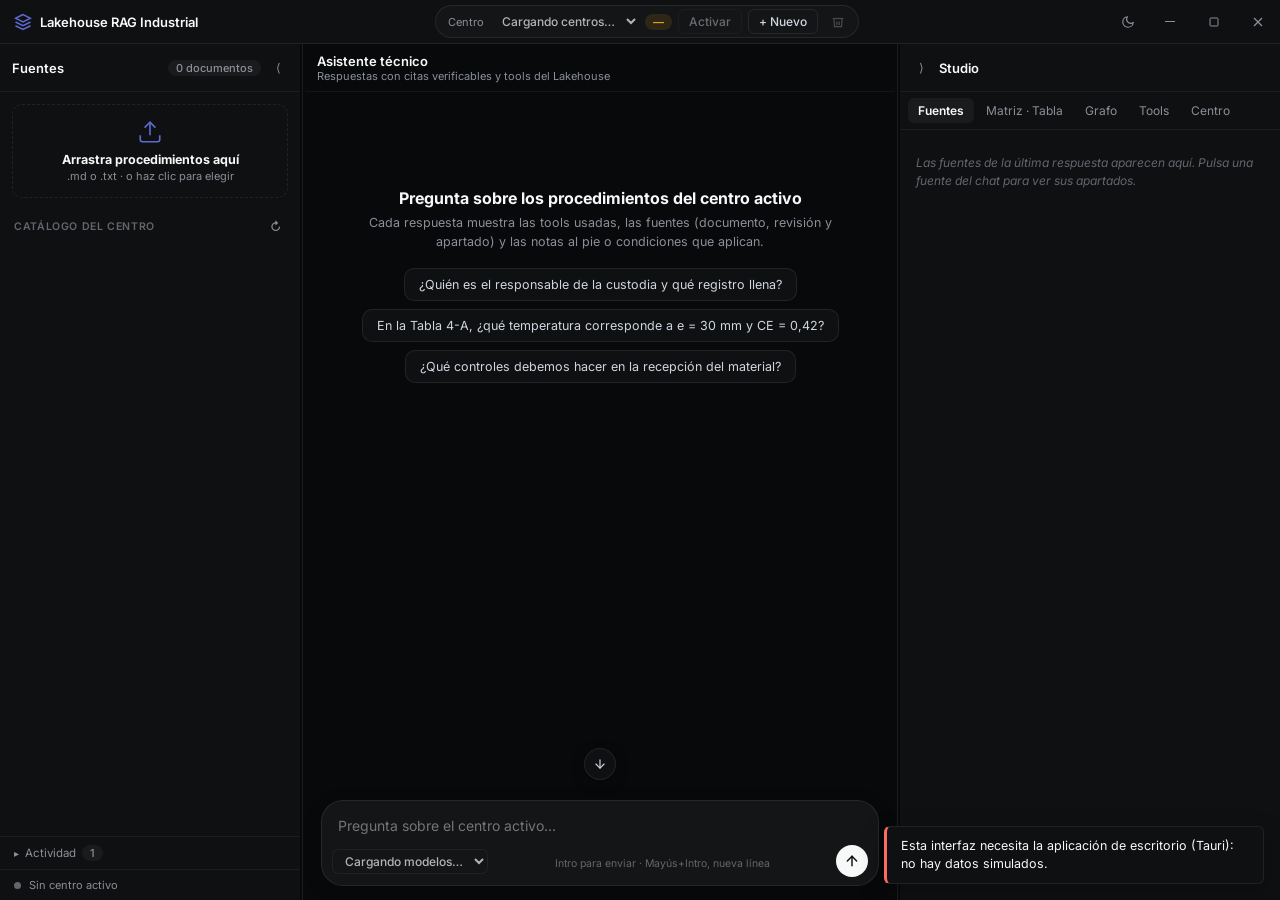
==== commit 59d86167: "feat(phase-15): aceptación final de los 8 problemas y chat en streaming - tests/acceptance_8_problem" ====
--- a/src/presentation/gui/web/index.html
+++ b/src/presentation/gui/web/index.html
@@ -23,7 +23,7 @@
       <span class="brand-title" data-tauri-drag-region>Lakehouse RAG Industrial</span>
     </div>
 
-    <div class="titlebar-centro">
+    <div class="titlebar-centro" data-tauri-drag-region>
       <label class="pill-label" for="select-centro">Centro</label>
       <select id="select-centro" class="select-compacto" disabled>
         <option value="" selected>Cargando centros…</option>
@@ -36,10 +36,10 @@
       </button>
     </div>
 
-    <div class="titlebar-actions">
+    <div class="titlebar-actions" data-tauri-drag-region>
       <button id="btn-theme-toggle" class="btn btn-icono" title="Alternar tema claro / oscuro">
-        <span class="theme-icon-dark">🌙</span>
-        <span class="theme-icon-light">☀️</span>
+        <svg class="theme-icon-dark" width="14" height="14" viewBox="0 0 24 24" fill="none" stroke="currentColor" stroke-width="2" stroke-linecap="round" stroke-linejoin="round"><path d="M21 12.79A9 9 0 1 1 11.21 3 7 7 0 0 0 21 12.79z"></path></svg>
+        <svg class="theme-icon-light" width="14" height="14" viewBox="0 0 24 24" fill="none" stroke="currentColor" stroke-width="2" stroke-linecap="round" stroke-linejoin="round"><circle cx="12" cy="12" r="4"></circle><path d="M12 2v2M12 20v2M4.93 4.93l1.41 1.41M17.66 17.66l1.41 1.41M2 12h2M20 12h2M4.93 19.07l1.41-1.41M17.66 6.34l1.41-1.41"></path></svg>
       </button>
       <div class="window-controls">
         <button id="btn-minimize" class="ctrl-btn" title="Minimizar">
@@ -107,12 +107,6 @@
         <div class="chat-agent-info">
           <h2 class="panel-title">Asistente técnico</h2>
           <p class="chat-subtitle">Respuestas con citas verificables y tools del Lakehouse</p>
-        </div>
-        <div class="model-selector">
-          <label class="pill-label" for="select-modelo">Modelo</label>
-          <select id="select-modelo" class="select-compacto" disabled>
-            <option value="" selected>Cargando modelos…</option>
-          </select>
         </div>
       </div>
 
@@ -129,16 +123,25 @@
           </div>
         </div>
       </div>
-      <button id="btn-ir-final" class="btn-ir-final" hidden title="Ir al final">↓</button>
-
       <div class="chat-input-wrapper">
+        <button id="btn-ir-final" class="btn-ir-final" type="button" hidden title="Ir al final" aria-label="Ir al final">
+          <svg width="14" height="14" viewBox="0 0 24 24" fill="none" stroke="currentColor" stroke-width="2" stroke-linecap="round" stroke-linejoin="round"><line x1="12" y1="5" x2="12" y2="19"></line><polyline points="19 12 12 19 5 12"></polyline></svg>
+        </button>
         <form id="chat-form" class="chat-form">
-          <textarea id="chat-input" class="chat-input" rows="1" placeholder="Pregunta sobre el centro activo…" autocomplete="off"></textarea>
-          <button type="submit" id="btn-send" class="btn-send" title="Enviar (Intro)">
-            <svg width="16" height="16" viewBox="0 0 24 24" fill="none" stroke="currentColor" stroke-width="2"><line x1="22" y1="2" x2="11" y2="13"></line><polygon points="22 2 15 22 11 13 2 9 22 2"></polygon></svg>
-          </button>
+          <textarea id="chat-input" class="chat-input scroll-fino" rows="1" placeholder="Pregunta sobre el centro activo…" autocomplete="off"></textarea>
+          <div class="composer-pie">
+            <div class="model-selector" title="Modelo de Claude (se puede cambiar entre preguntas)">
+              <select id="select-modelo" class="select-compacto" disabled aria-label="Modelo">
+                <option value="" selected>Cargando modelos…</option>
+              </select>
+            </div>
+            <span class="chat-ayuda">Intro para enviar · Mayús+Intro, nueva línea</span>
+            <button type="submit" id="btn-send" class="btn-send" title="Enviar (Intro)" aria-label="Enviar">
+              <svg class="icono-enviar" width="16" height="16" viewBox="0 0 24 24" fill="none" stroke="currentColor" stroke-width="2.2" stroke-linecap="round" stroke-linejoin="round"><line x1="12" y1="19" x2="12" y2="5"></line><polyline points="5 12 12 5 19 12"></polyline></svg>
+              <svg class="icono-detener" width="12" height="12" viewBox="0 0 12 12"><rect width="12" height="12" rx="2" fill="currentColor"></rect></svg>
+            </button>
+          </div>
         </form>
-        <p class="chat-ayuda">Intro para enviar · Mayús+Intro para nueva línea</p>
       </div>
     </section>
 
--- a/src/presentation/gui/web/styles.css
+++ b/src/presentation/gui/web/styles.css
@@ -41,6 +41,7 @@
   --ancho-fuentes: 300px;
   --ancho-studio: 380px;
   --ancho-lectura: 780px;
+  --ancho-chat: 768px;
 }
 
 [data-theme="light"] {
@@ -281,8 +282,8 @@
 .chat-subtitle { font-size: 11px; color: var(--color-ink-subtle); white-space: nowrap; overflow: hidden; text-overflow: ellipsis; }
 .model-selector { display: flex; align-items: center; gap: 6px; flex-shrink: 0; }
 
-.chat-messages { flex: 1; min-height: 0; padding: 20px 24px 8px; scroll-behavior: smooth; }
-.chat-columna { max-width: var(--ancho-lectura); margin: 0 auto; display: flex; flex-direction: column; gap: 18px; }
+.chat-messages { flex: 1; min-height: 0; padding: 24px 16px 8px; overflow-anchor: none; }
+.chat-columna { max-width: var(--ancho-chat); margin: 0 auto; padding: 0 16px; display: flex; flex-direction: column; gap: 28px; }
 
 .chat-vacio { margin-top: 8vh; text-align: center; color: var(--color-ink-subtle); }
 .chat-vacio h3 { font-size: 16px; color: var(--color-ink); margin-bottom: 6px; }
@@ -295,11 +296,10 @@
 .ejemplo:hover { border-color: var(--color-primary); color: var(--color-ink); }
 
 .mensaje-usuario {
-  align-self: flex-end; max-width: 80%;
-  background: var(--color-primary); color: var(--color-on-primary);
-  border-radius: 14px 14px 4px 14px;
-  padding: 9px 14px; font-size: 13.5px; line-height: 1.5;
-  white-space: pre-wrap; overflow-wrap: anywhere;
+  align-self: flex-end; max-width: 70%;
+  background: var(--color-surface-3); color: var(--color-ink);
+  border-radius: 18px; padding: 10px 16px;
+  font-size: 14px; line-height: 1.55; white-space: pre-wrap; overflow-wrap: anywhere; user-select: text;
 }
 .mensaje-asistente { display: flex; flex-direction: column; gap: 10px; }
 .mensaje-meta { display: flex; align-items: center; gap: 8px; font-size: 11px; color: var(--color-ink-subtle); }
@@ -329,7 +329,7 @@
 .tool-linea.fallo .nombre, .tool-linea.fallo .resumen { color: var(--color-danger); }
 
 /* Respuesta tipo documento: Markdown ya saneado en Rust */
-.respuesta { font-size: 14px; line-height: 1.62; color: var(--color-ink); overflow-wrap: anywhere; user-select: text; }
+.respuesta { font-size: 14px; line-height: 1.625; color: var(--color-ink); overflow-wrap: anywhere; user-select: text; }
 .respuesta > * + * { margin-top: 0.7em; }
 .respuesta h1, .respuesta h2, .respuesta h3, .respuesta h4, .respuesta h5, .respuesta h6 { line-height: 1.3; font-weight: 650; margin-top: 1.1em; }
 .respuesta h1 { font-size: 1.25em; } .respuesta h2 { font-size: 1.15em; } .respuesta h3 { font-size: 1.05em; }
@@ -377,27 +377,44 @@
 .chip-fuente:hover { border-color: var(--color-primary); color: var(--color-ink); }
 .chip-fuente .doc { font-family: var(--font-mono); font-weight: 600; color: var(--color-primary); }
 .chip-fuente .contador { background: var(--color-surface-3); border-radius: var(--radius-pill); padding: 0 6px; font-size: 10.5px; }
-.acciones-respuesta { display: flex; gap: 8px; align-items: center; }
+.acciones-respuesta { opacity: 0; display: flex; gap: 4px; align-items: center; transition: opacity 0.2s ease; }
+.mensaje-asistente:hover .acciones-respuesta, .mensaje-asistente:focus-within .acciones-respuesta,
+.mensaje-asistente.ultimo .acciones-respuesta { opacity: 1; }
+.btn-accion {
+  display: inline-flex; align-items: center; gap: 5px; height: 28px; padding: 0 8px;
+  border: none; border-radius: var(--radius-md); background: transparent; color: var(--color-ink-subtle); font-size: 11.5px;
+}
+.btn-accion:hover { background: var(--color-surface-3); color: var(--color-ink); }
+.btn-accion .ok { display: none; }
+.btn-accion.copiado .ok { display: inline; }
+.btn-accion.copiado .copiar { display: none; }
 
 .btn-ir-final {
-  position: absolute; right: 28px; bottom: 96px;
-  width: 32px; height: 32px; border-radius: 50%;
+  position: absolute; left: 50%; top: -44px; transform: translateX(-50%);
+  width: 32px; height: 32px; border-radius: 50%; display: flex; align-items: center; justify-content: center;
   border: 1px solid var(--color-border); background: var(--color-surface-1); color: var(--color-ink-muted);
-  box-shadow: 0 4px 14px rgba(0, 0, 0, 0.25);
+  box-shadow: 0 4px 14px rgba(0, 0, 0, 0.25); animation: aparecer 0.15s ease;
 }
 .btn-ir-final:hover { color: var(--color-ink); border-color: var(--color-primary); }
 
-.chat-input-wrapper { padding: 10px 24px 12px; }
+.chat-input-wrapper { position: relative; padding: 8px 16px 14px; }
 .chat-form {
-  max-width: var(--ancho-lectura); margin: 0 auto;
-  display: flex; align-items: flex-end; gap: 8px;
-  background: var(--color-surface-1);
+  max-width: calc(var(--ancho-chat) - 32px); margin: 0 auto;
+  display: flex; flex-direction: column; gap: 4px;
+  background: var(--color-surface-2);
   border: 1px solid var(--color-border);
-  border-radius: 14px; padding: 6px 6px 6px 14px;
+  border-radius: 22px; padding: 10px 10px 8px 16px;
+  box-shadow: 0 4px 18px rgba(0, 0, 0, 0.18);
 }
 .chat-form:focus-within { border-color: var(--color-border-focus); box-shadow: 0 0 0 3px var(--color-primary-glow); }
-.chat-input { flex: 1; resize: none; border: none; background: transparent; outline: none; font-size: 13.5px; line-height: 1.5; padding: 6px 0; max-height: 160px; overflow-y: auto; }
-.btn-send { width: 34px; height: 34px; border-radius: 10px; border: none; background: var(--color-primary); color: #fff; display: flex; align-items: center; justify-content: center; flex-shrink: 0; }
+.chat-input { width: 100%; resize: none; border: none; background: transparent; outline: none; font-size: 14px; line-height: 1.55; padding: 4px 0; min-height: 26px; max-height: 25vh; overflow-y: auto; }
+.composer-pie { display: flex; align-items: center; gap: 8px; }
+.composer-pie .model-selector { margin-left: -6px; }
+.composer-pie .chat-ayuda { font-size: 10.5px; color: var(--color-ink-tertiary); white-space: nowrap; overflow: hidden; text-overflow: ellipsis; }
+.btn-send { width: 32px; height: 32px; border-radius: 50%; border: none; background: var(--color-ink); color: var(--color-surface-1); display: flex; align-items: center; justify-content: center; flex-shrink: 0; transition: opacity 0.15s ease; }
+.btn-send .icono-detener { display: none; }
+.btn-send.detener .icono-detener { display: block; }
+.btn-send.detener .icono-enviar { display: none; }
 .btn-send:disabled { opacity: 0.5; cursor: default; }
 .chat-ayuda { max-width: var(--ancho-lectura); margin: 4px auto 0; font-size: 10.5px; color: var(--color-ink-tertiary); text-align: right; }
 
@@ -466,3 +483,20 @@
 .fila-ruta input { flex: 1; min-width: 0; }
 .form-error { color: var(--color-danger); font-size: 12px; min-height: 16px; }
 .form-acciones { display: flex; justify-content: flex-end; gap: 8px; }
+
+/* ---------- Chat en vivo (Fase 15) ---------- */
+@keyframes aparecer { from { opacity: 0; transform: translate(-50%, 6px); } to { opacity: 1; transform: translate(-50%, 0); } }
+@keyframes brillo { from { background-position: 200% 0; } to { background-position: -200% 0; } }
+@keyframes latido { 0%, 100% { opacity: 0.25; } 50% { opacity: 1; } }
+.trabajando {
+  font-size: 13px; width: fit-content;
+  background: linear-gradient(90deg, var(--color-ink-subtle) 30%, var(--color-ink) 50%, var(--color-ink-subtle) 70%);
+  background-size: 200% 100%; -webkit-background-clip: text; background-clip: text; color: transparent;
+  animation: brillo 2.5s linear infinite;
+}
+.respuesta.en-vivo > :last-child::after {
+  content: ''; display: inline-block; width: 8px; height: 8px; margin-left: 4px; border-radius: 50%;
+  background: var(--color-ink); vertical-align: middle; animation: latido 1s ease-in-out infinite;
+}
+.tool-linea.en-curso .estado { animation: latido 1s ease-in-out infinite; }
+.espaciador-ancla { flex-shrink: 0; pointer-events: none; }
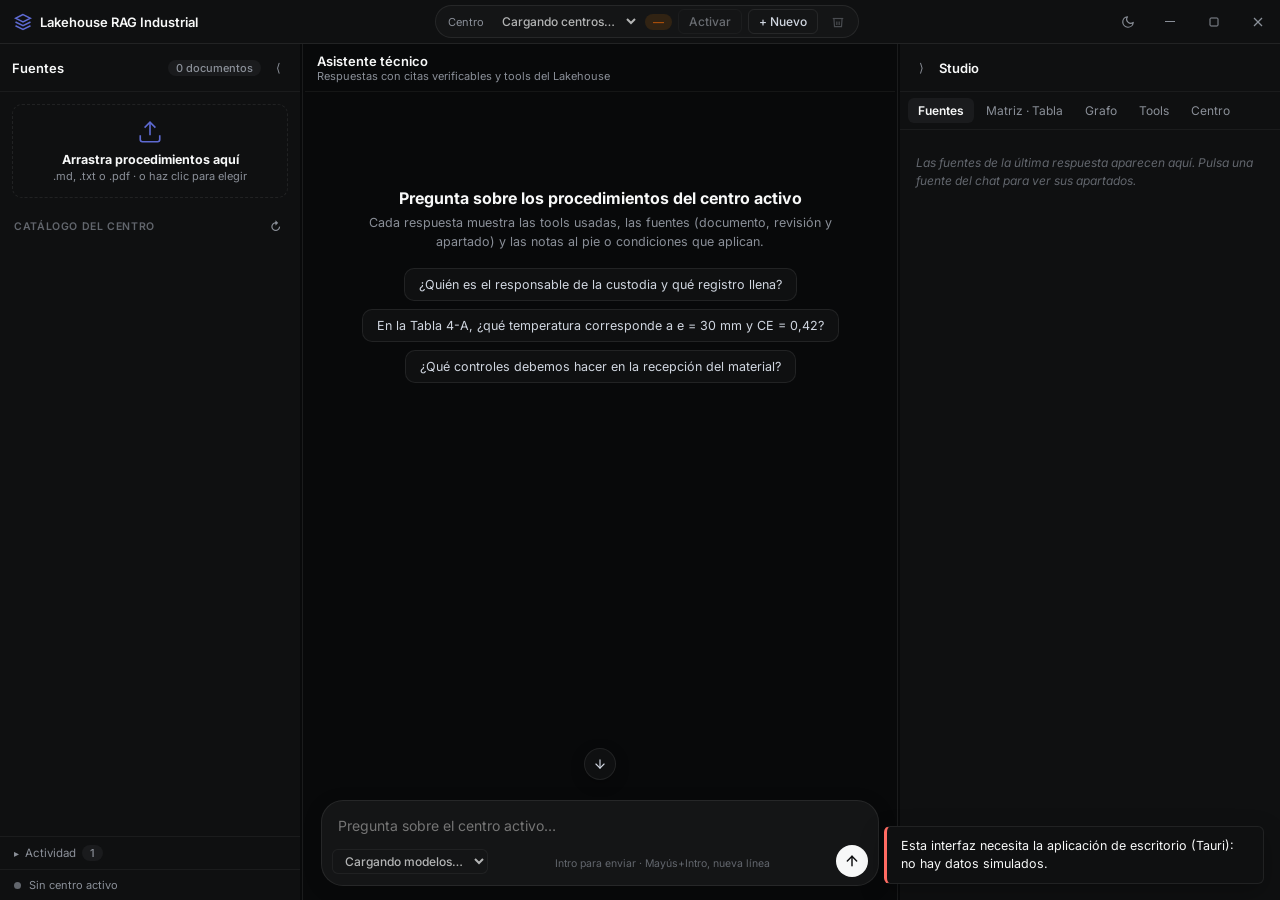
==== commit e4ac78b6: "feat(stair): índice jerárquico, corpus sin pérdidas y navegación por ToC sobre el RAG de precisión -" ====
--- a/src/presentation/gui/web/index.html
+++ b/src/presentation/gui/web/index.html
@@ -74,7 +74,7 @@
             <path d="M21 15v4a2 2 0 0 1-2 2H5a2 2 0 0 1-2-2v-4"></path><polyline points="17 8 12 3 7 8"></polyline><line x1="12" y1="3" x2="12" y2="15"></line>
           </svg>
           <p class="dropzone-text"><strong>Arrastra procedimientos aquí</strong></p>
-          <p class="dropzone-subtext">.md o .txt · o haz clic para elegir</p>
+          <p class="dropzone-subtext">.md, .txt o .pdf · o haz clic para elegir</p>
           <div id="ingesta-progreso" class="ingesta-progreso" hidden>
             <div class="ingesta-barra"><div id="dropzone-progress"></div></div>
             <p id="ingesta-estado" class="ingesta-estado" aria-live="polite"></p>
--- a/src/presentation/gui/web/styles.css
+++ b/src/presentation/gui/web/styles.css
@@ -500,3 +500,7 @@
 }
 .tool-linea.en-curso .estado { animation: latido 1s ease-in-out infinite; }
 .espaciador-ancla { flex-shrink: 0; pointer-events: none; }
+
+.chip-aviso { background: rgba(217, 119, 6, 0.15); color: #b45309; }
+.btn-reintentar { margin-top: 6px; font-size: 12px; padding: 3px 8px; cursor: pointer; }
+.btn-reintentar:disabled { opacity: 0.6; cursor: default; }
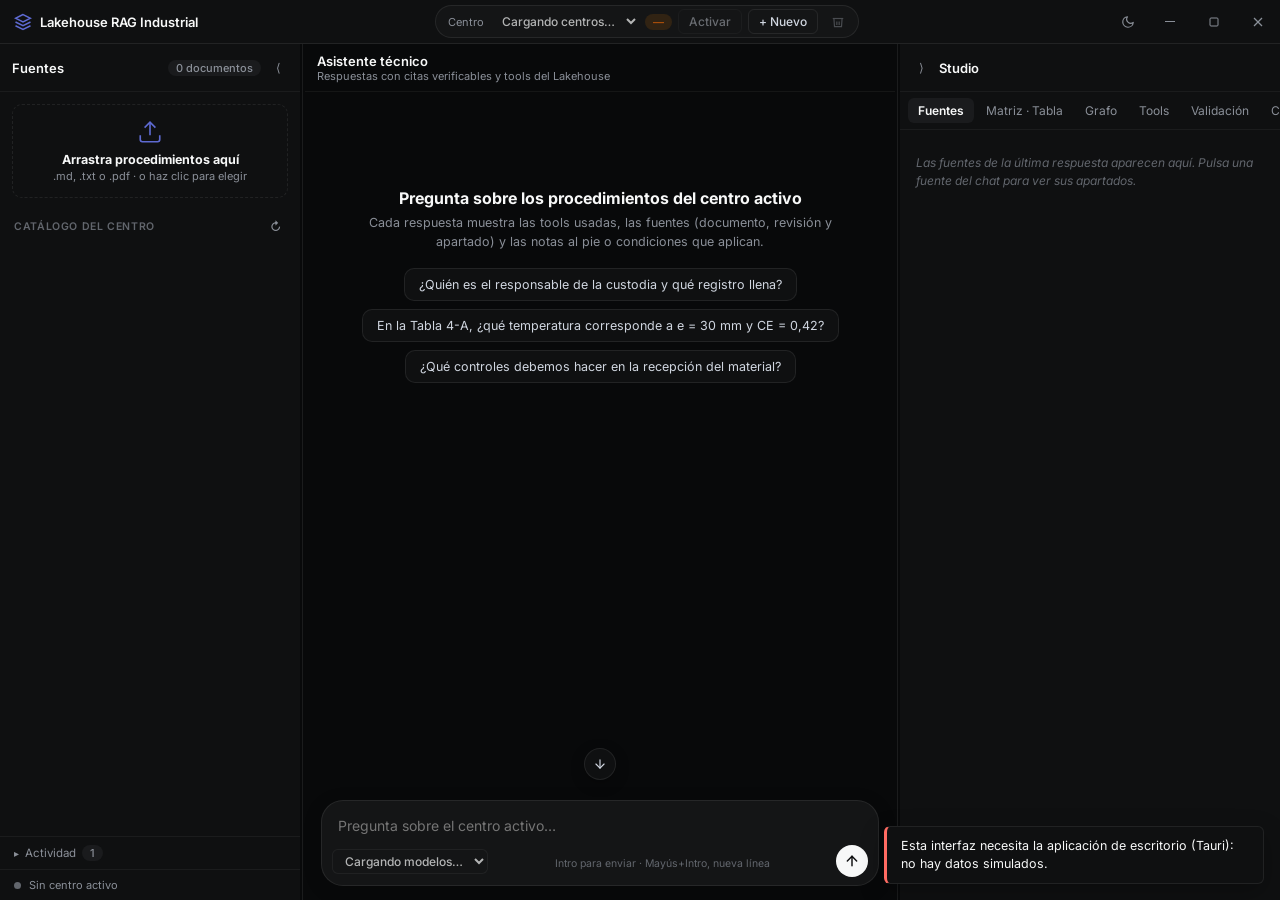
==== commit 9911bed8: "feat(arnes): arnés determinista del turno de chat y umbral de chunk 512 - IntentDetector, PreInferen" ====
--- a/src/presentation/gui/web/index.html
+++ b/src/presentation/gui/web/index.html
@@ -163,6 +163,7 @@
           <button class="tab-btn" data-tab="tab-tabla" role="tab">Matriz · Tabla</button>
           <button class="tab-btn" data-tab="tab-grafo" role="tab">Grafo</button>
           <button class="tab-btn" data-tab="tab-tools" role="tab">Tools</button>
+          <button class="tab-btn" data-tab="tab-validacion" role="tab">Validación</button>
           <button class="tab-btn" data-tab="tab-centro" role="tab">Centro</button>
         </div>
         <div class="studio-cuerpo scroll-fino">
@@ -177,6 +178,9 @@
           </div>
           <div id="tab-tools" class="tab-content">
             <p class="vacio">Pulsa una tool del chat para ver sus parámetros y su resultado completo.</p>
+          </div>
+          <div id="tab-validacion" class="tab-content">
+            <p class="vacio">Aquí se indica si una respuesta tuvo que comprobarse o repetirse antes de mostrarla.</p>
           </div>
           <div id="tab-centro" class="tab-content">
             <p class="vacio">Selecciona o crea un centro.</p>
@@ -192,7 +196,7 @@
   <dialog id="dialogo-centro" class="dialogo">
     <form id="form-centro" method="dialog">
       <h3>Nuevo centro de conocimiento</h3>
-      <label>Identificador <input id="centro-id" required pattern="[A-Za-z0-9_-]+" placeholder="obra-planta-solar-01" autocomplete="off"></label>
+      <label>Identificador <input id="centro-id" required pattern="[A-Za-z0-9_\-]+" placeholder="obra-planta-solar-01" autocomplete="off"></label>
       <label>Nombre <input id="centro-nombre" placeholder="Planta Solar" autocomplete="off"></label>
       <label>Carpeta (vacía o inexistente)
         <span class="fila-ruta"><input id="centro-ruta" required placeholder="Elige una carpeta" autocomplete="off"><button type="button" id="btn-elegir-carpeta" class="btn btn-sutil">Elegir…</button></span>
--- a/src/presentation/gui/web/styles.css
+++ b/src/presentation/gui/web/styles.css
@@ -500,6 +500,12 @@
 }
 .tool-linea.en-curso .estado { animation: latido 1s ease-in-out infinite; }
 .espaciador-ancla { flex-shrink: 0; pointer-events: none; }
+.respuesta.salida-segura { border-left: 3px solid var(--color-warning); background: var(--color-warning-bg); padding: 8px 12px; border-radius: 0 var(--radius-md) var(--radius-md) 0; }
+.btn-ver-resultados { width: fit-content; margin-top: 8px; }
+.lista-validacion { margin: 6px 0 0; padding-left: 18px; font-size: 12.5px; line-height: 1.5; }
+.lista-validacion li + li { margin-top: 6px; }
+.validacion-fallida { color: var(--color-warning); font-weight: 600; }
+.aviso-ejes { margin-top: 8px; }
 
 .chip-aviso { background: rgba(217, 119, 6, 0.15); color: #b45309; }
 .btn-reintentar { margin-top: 6px; font-size: 12px; padding: 3px 8px; cursor: pointer; }
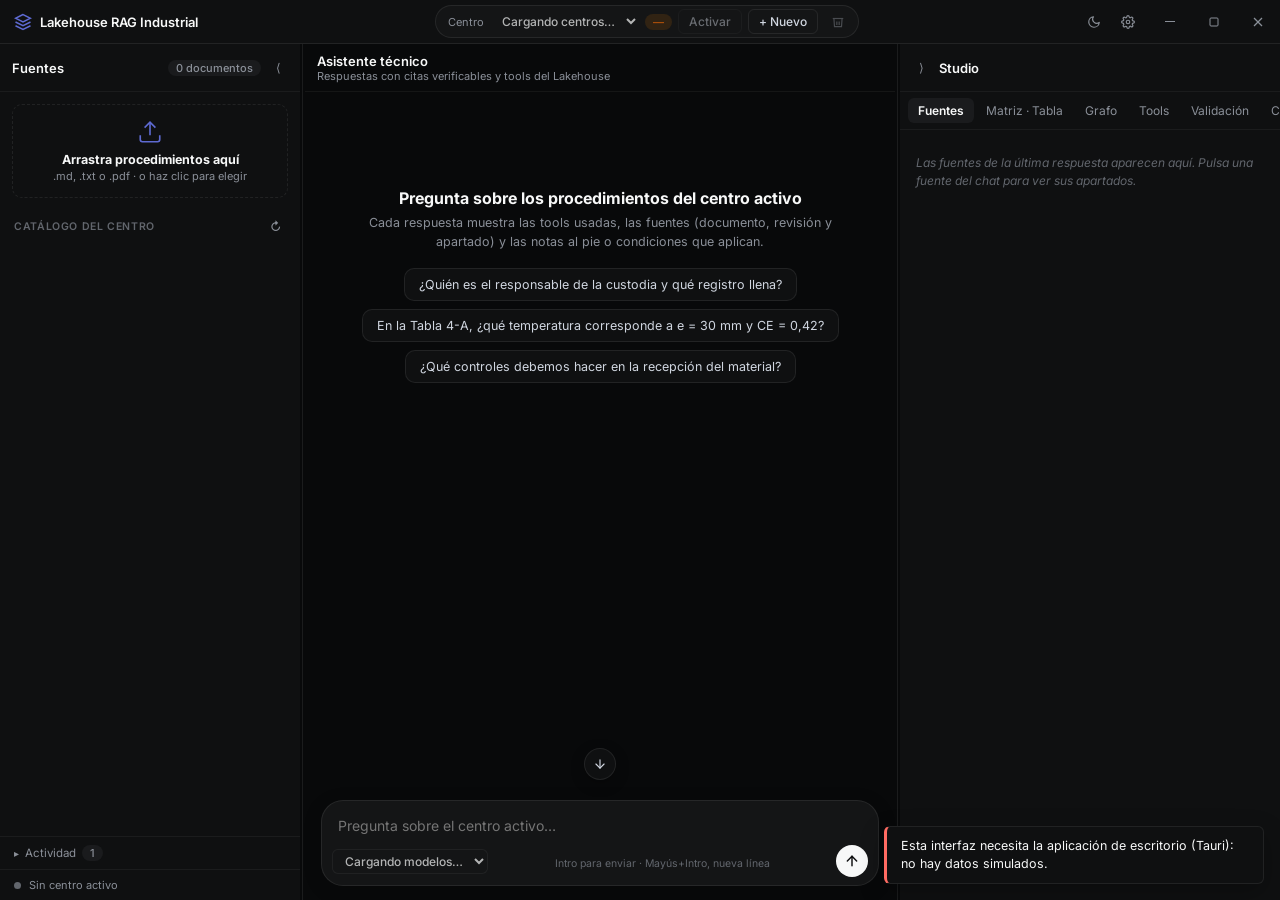
==== commit fb0c06e5: "feat(gui-config): botón de engranaje y modal de configuración Selector CLI/API con el motor en uso y" ====
--- a/src/presentation/gui/web/index.html
+++ b/src/presentation/gui/web/index.html
@@ -41,6 +41,9 @@
         <svg class="theme-icon-dark" width="14" height="14" viewBox="0 0 24 24" fill="none" stroke="currentColor" stroke-width="2" stroke-linecap="round" stroke-linejoin="round"><path d="M21 12.79A9 9 0 1 1 11.21 3 7 7 0 0 0 21 12.79z"></path></svg>
         <svg class="theme-icon-light" width="14" height="14" viewBox="0 0 24 24" fill="none" stroke="currentColor" stroke-width="2" stroke-linecap="round" stroke-linejoin="round"><circle cx="12" cy="12" r="4"></circle><path d="M12 2v2M12 20v2M4.93 4.93l1.41 1.41M17.66 17.66l1.41 1.41M2 12h2M20 12h2M4.93 19.07l1.41-1.41M17.66 6.34l1.41-1.41"></path></svg>
       </button>
+      <button id="btn-config" class="btn btn-icono" title="Configuración del motor (CLI o API) y de la API key" aria-label="Configuración" aria-haspopup="dialog">
+        <svg width="14" height="14" viewBox="0 0 24 24" fill="none" stroke="currentColor" stroke-width="2" stroke-linecap="round" stroke-linejoin="round"><circle cx="12" cy="12" r="3"></circle><path d="M19.4 15a1.65 1.65 0 0 0 .33 1.82l.06.06a2 2 0 1 1-2.83 2.83l-.06-.06a1.65 1.65 0 0 0-1.82-.33 1.65 1.65 0 0 0-1 1.51V21a2 2 0 1 1-4 0v-.09A1.65 1.65 0 0 0 9 19.4a1.65 1.65 0 0 0-1.82.33l-.06.06a2 2 0 1 1-2.83-2.83l.06-.06A1.65 1.65 0 0 0 4.68 15a1.65 1.65 0 0 0-1.51-1H3a2 2 0 1 1 0-4h.09A1.65 1.65 0 0 0 4.6 9a1.65 1.65 0 0 0-.33-1.82l-.06-.06a2 2 0 1 1 2.83-2.83l.06.06A1.65 1.65 0 0 0 9 4.68a1.65 1.65 0 0 0 1-1.51V3a2 2 0 1 1 4 0v.09a1.65 1.65 0 0 0 1 1.51 1.65 1.65 0 0 0 1.82-.33l.06-.06a2 2 0 1 1 2.83 2.83l-.06.06A1.65 1.65 0 0 0 19.4 9a1.65 1.65 0 0 0 1.51 1H21a2 2 0 1 1 0 4h-.09a1.65 1.65 0 0 0-1.51 1z"></path></svg>
+      </button>
       <div class="window-controls">
         <button id="btn-minimize" class="ctrl-btn" title="Minimizar">
           <svg width="10" height="1" viewBox="0 0 10 1"><rect width="10" height="1" fill="currentColor"/></svg>
@@ -221,6 +224,40 @@
     </form>
   </dialog>
 
+  <!-- Configuración del motor del LLM y de la API key -->
+  <dialog id="dialogo-config" class="dialogo dialogo-config" aria-labelledby="config-titulo">
+    <div class="config-cuerpo">
+      <h3 id="config-titulo">Configuración</h3>
+
+      <section class="config-seccion" aria-labelledby="config-motor-titulo">
+        <h4 id="config-motor-titulo">Motor del LLM</h4>
+        <p class="config-linea">En uso en esta sesión: <span id="config-en-uso" class="chip chip-mono">—</span></p>
+        <div class="config-modos" role="radiogroup" aria-label="Motor elegido">
+          <label class="config-opcion"><input type="radio" name="config-modo" value="cli"> <span><strong>CLI</strong> · <code>claude -p</code> (por defecto)</span></label>
+          <label class="config-opcion"><input type="radio" name="config-modo" value="api"> <span><strong>API</strong> · API de Messages (Sonnet 5.5)</span></label>
+        </div>
+        <p id="config-al-reiniciar" class="config-linea texto-sutil"></p>
+        <ul id="config-avisos-modo" class="config-avisos" aria-live="polite"></ul>
+        <p id="config-modo-error" class="form-error"></p>
+      </section>
+
+      <section class="config-seccion" aria-labelledby="config-key-titulo">
+        <h4 id="config-key-titulo">API key de Anthropic</h4>
+        <p class="config-linea">Estado: <span id="config-key-estado" class="chip">—</span> <span id="config-key-mascara" class="chip chip-mono" hidden></span> <span id="config-key-origen" class="texto-sutil"></span></p>
+        <form id="form-api-key" class="config-key-form" autocomplete="off">
+          <label>Guardar o actualizar la key (se guarda en el almacén de credenciales del sistema)
+            <span class="fila-ruta"><input id="config-key-input" type="password" autocomplete="off" spellcheck="false" placeholder="sk-ant-…"><button type="submit" id="btn-guardar-key" class="btn btn-primario">Guardar</button></span>
+          </label>
+        </form>
+        <p id="config-key-error" class="form-error"></p>
+      </section>
+
+      <div class="form-acciones">
+        <button type="button" id="btn-cerrar-config" class="btn btn-sutil">Cerrar</button>
+      </div>
+    </div>
+  </dialog>
+
   <script src="app.js"></script>
 </body>
 </html>
--- a/src/presentation/gui/web/styles.css
+++ b/src/presentation/gui/web/styles.css
@@ -510,3 +510,18 @@
 .chip-aviso { background: rgba(217, 119, 6, 0.15); color: #b45309; }
 .btn-reintentar { margin-top: 6px; font-size: 12px; padding: 3px 8px; cursor: pointer; }
 .btn-reintentar:disabled { opacity: 0.6; cursor: default; }
+
+/* ---------- Configuración del motor del LLM ---------- */
+.dialogo-config { width: min(560px, 92vw); }
+.config-cuerpo { display: flex; flex-direction: column; gap: 14px; }
+.config-seccion { display: flex; flex-direction: column; gap: 8px; padding: 12px; border: 1px solid var(--color-border); border-radius: var(--radius-md); background: var(--color-surface-2); }
+.config-seccion h4 { font-size: 12.5px; font-weight: 600; color: var(--color-ink); }
+.config-linea { display: flex; flex-wrap: wrap; align-items: center; gap: 6px; }
+.config-modos { display: flex; flex-direction: column; gap: 6px; }
+.dialogo .config-opcion { flex-direction: row; align-items: center; gap: 8px; font-size: 12.5px; color: var(--color-ink-muted); cursor: pointer; }
+.dialogo .config-opcion input { accent-color: var(--color-primary); padding: 0; }
+.config-opcion code { font-family: var(--font-mono); font-size: 11.5px; }
+.config-avisos { list-style: none; display: flex; flex-direction: column; gap: 4px; padding: 0; margin: 0; }
+.config-avisos li { font-size: 12px; line-height: 1.45; padding: 6px 8px; border-radius: var(--radius-sm); background: var(--color-warning-bg); color: var(--color-warning); }
+.config-avisos li.config-aviso-info { background: var(--color-cyan-bg); color: var(--color-cyan); }
+.config-key-form input { flex: 1; }
